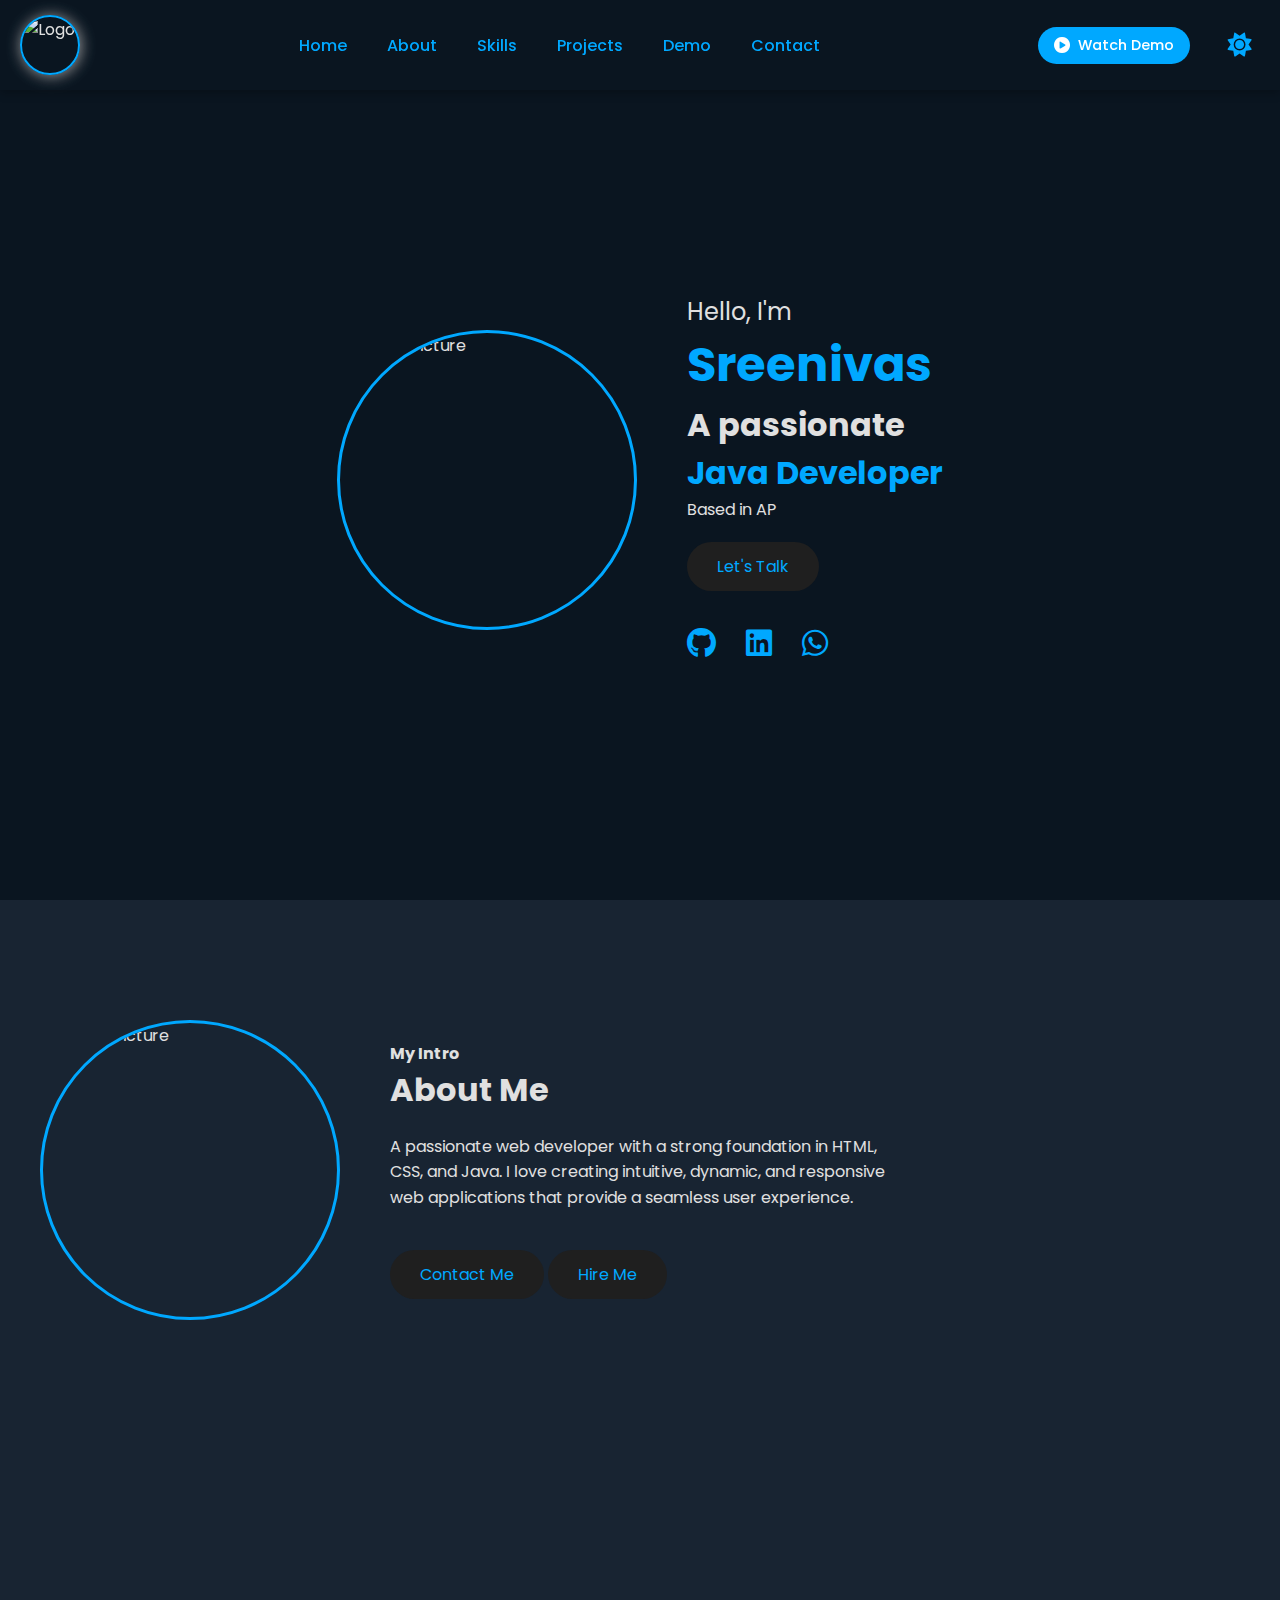
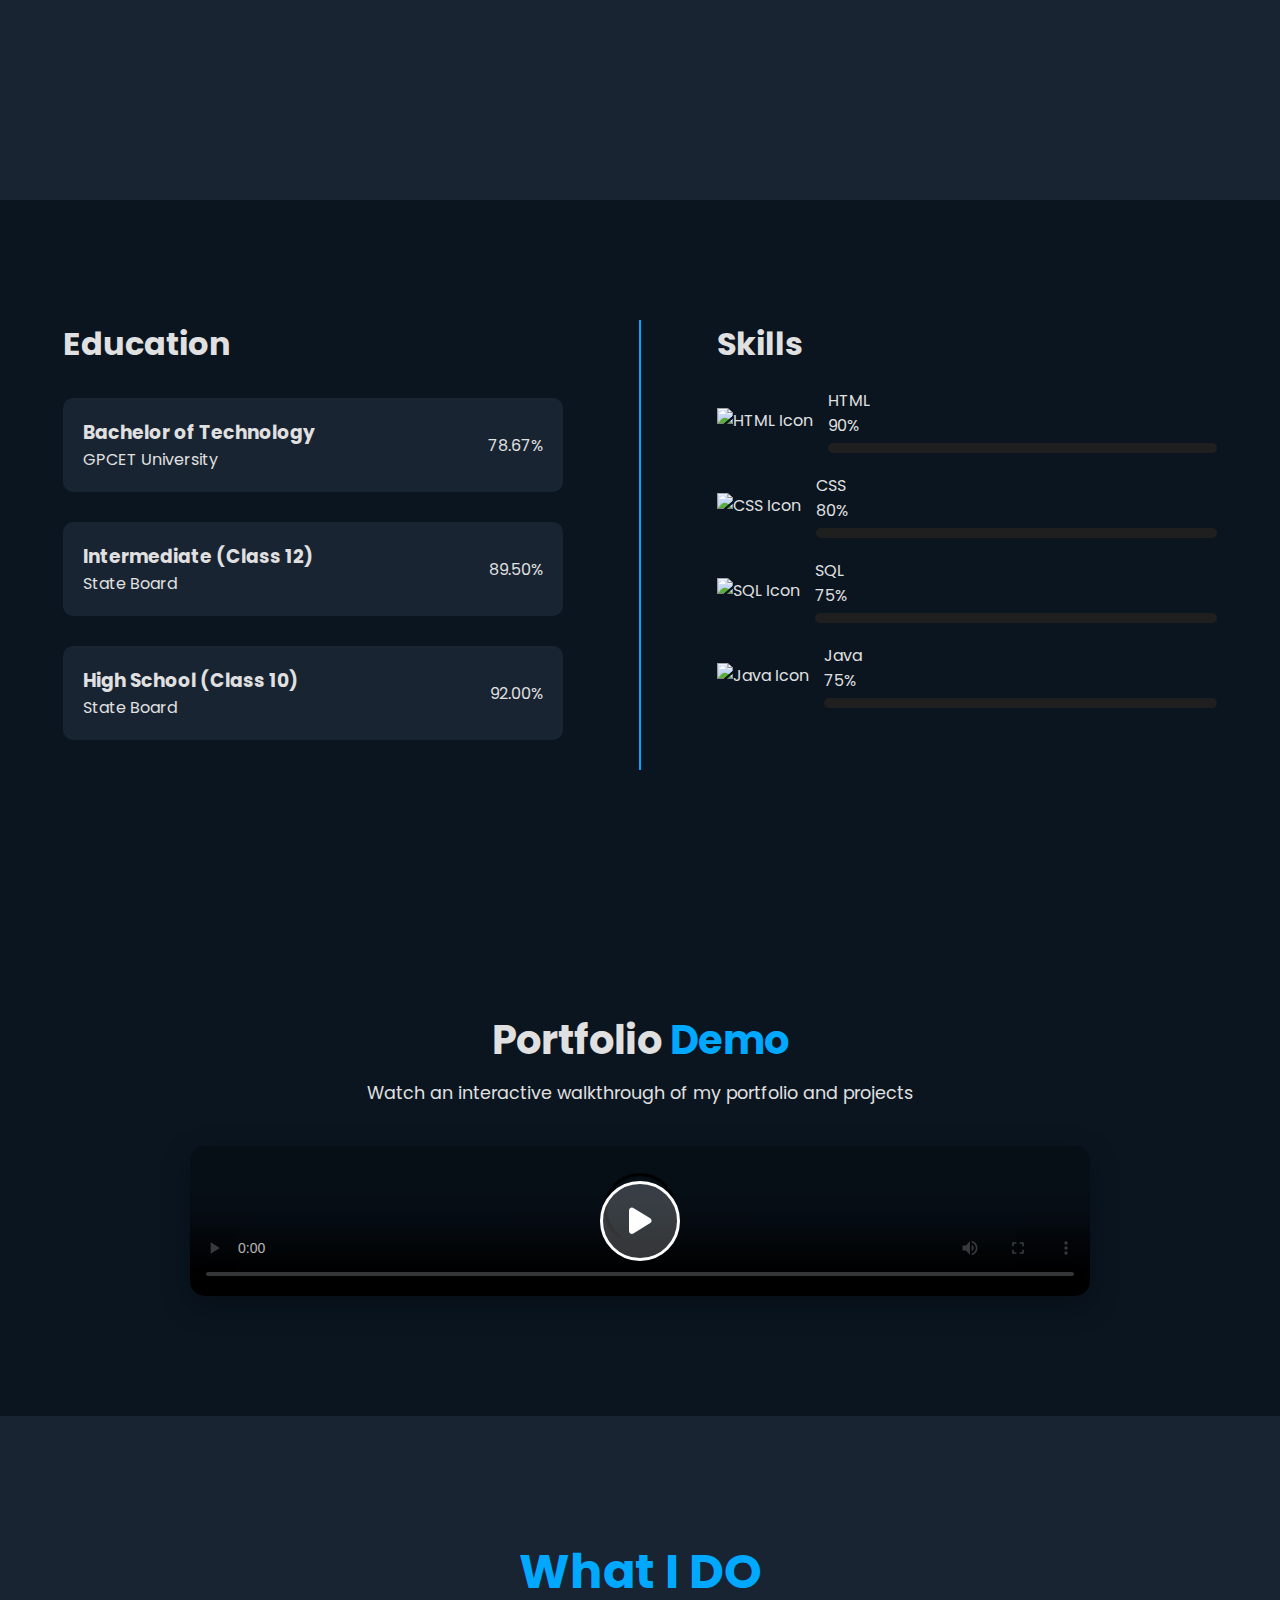
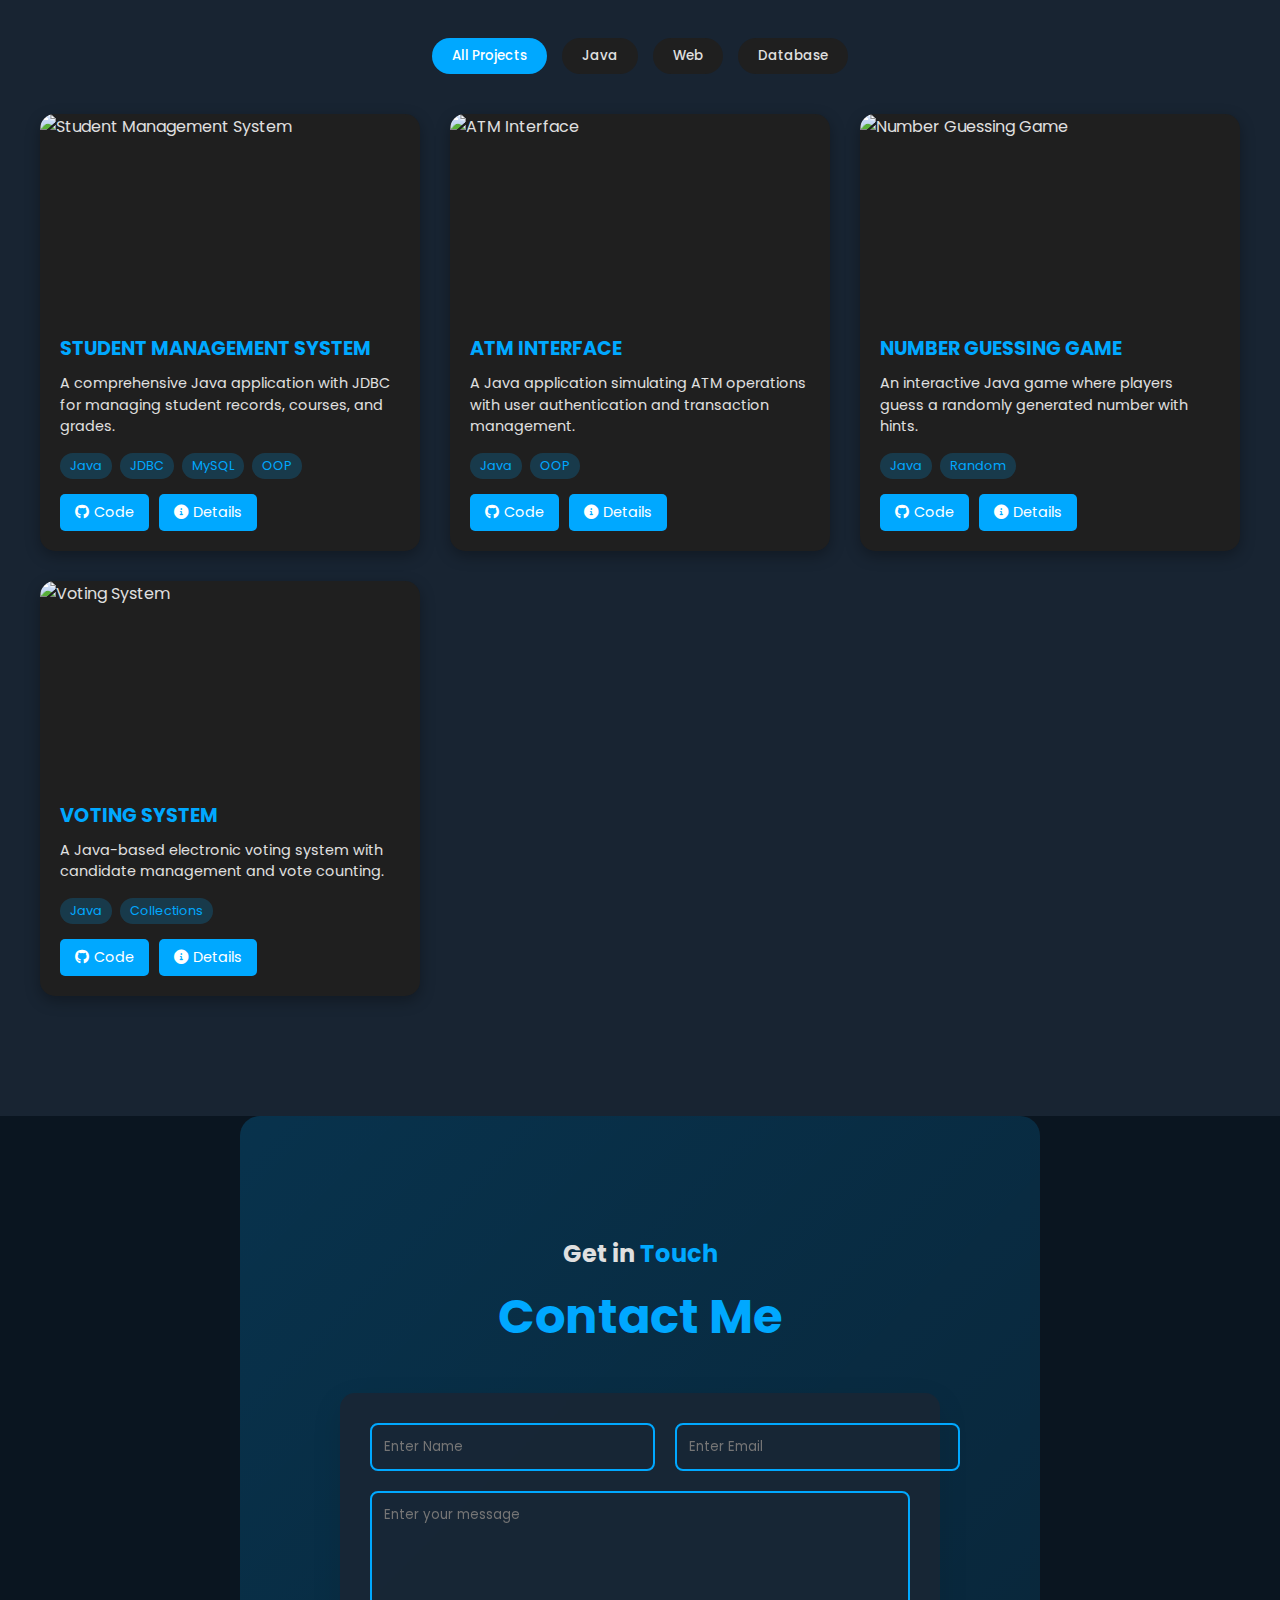
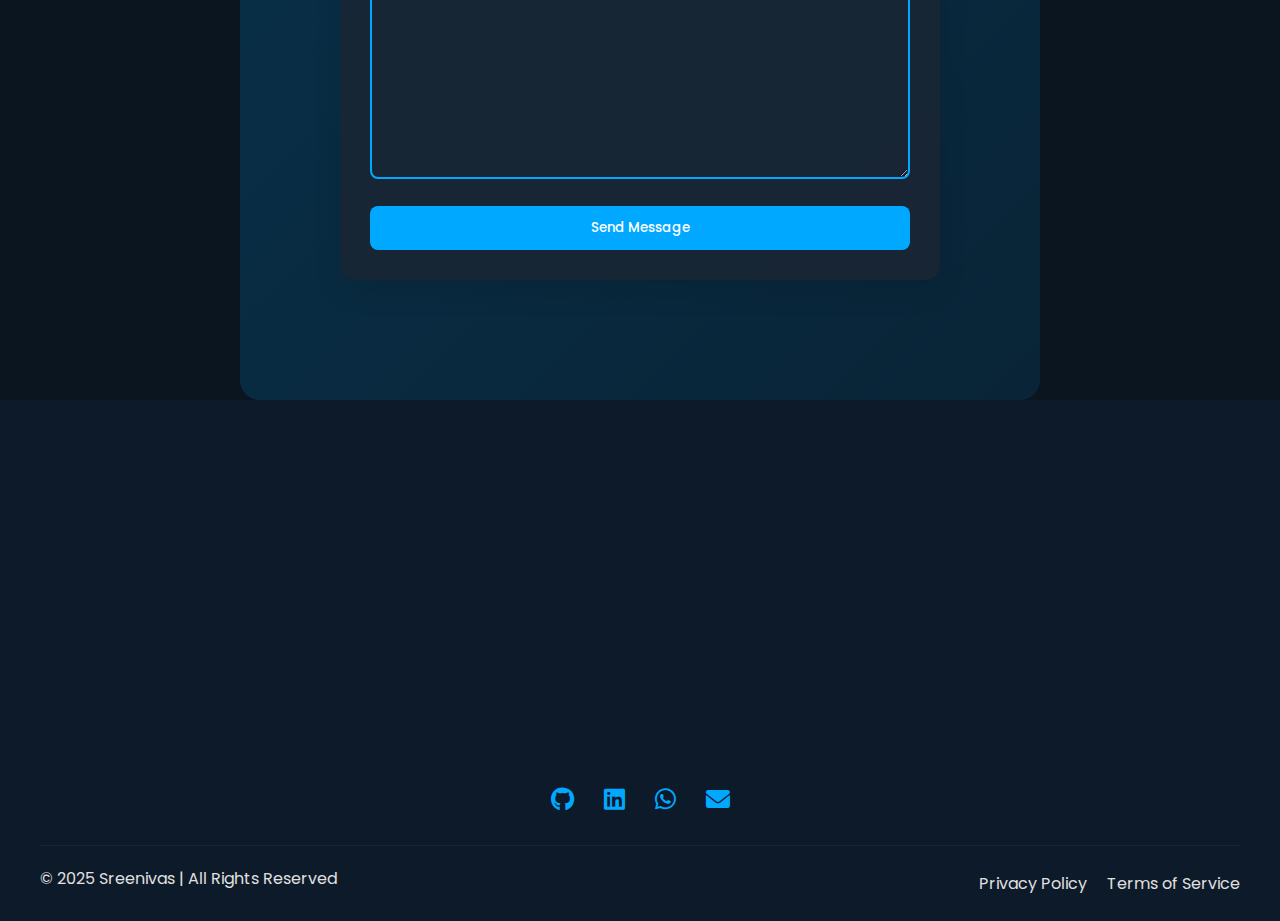
==== index.html @ ba26d8e6 "Files added successfully" ====
<!DOCTYPE html>
<html lang="en" data-theme="dark">
  <head>
    <meta charset="UTF-8" />
    <meta name="viewport" content="width=device-width, initial-scale=1.0" />
    <link rel="stylesheet" href="styles.css" />
    <link
      rel="icon"
      type="image/png"
      sizes="32x32"
      href="assets/icons/favicon-32x32.png"
    />
    <link
      rel="stylesheet"
      href="https://cdnjs.cloudflare.com/ajax/libs/animate.css/4.1.1/animate.min.css"
    />
    <link
      rel="stylesheet"
      href="https://cdnjs.cloudflare.com/ajax/libs/font-awesome/6.0.0-beta3/css/all.min.css"
    />
    <title>Portfolio</title>
  </head>
  <body>
    <div class="menu-overlay"></div>

    <header class="header">
      <img
        src="c:\Users\DELL\myPortfolio\images\20AT1A05F.jpg"
        class="logo"
        alt="Logo"
      />
      <nav class="desktop-nav">
        <ul>
          <li><a href="#home" class="header-link">Home</a></li>
          <li><a href="#about" class="header-link">About</a></li>
          <li><a href="#skillset" class="header-link">Skills</a></li>
          <li><a href="#project-section" class="header-link">Projects</a></li>
          <li><a href="#demo-video-section" class="header-link">Demo</a></li>
          <li><a href="#Contact-me" class="header-link">Contact</a></li>
        </ul>
      </nav>
      <div class="controls-container">
        <a href="#demo-video-section" class="demo-btn">
          <i class="fas fa-play-circle"></i> Watch Demo
        </a>
        <button id="menu-button" aria-label="Menu">
          <i class="fas fa-bars"></i>
        </button>
      </div>
    </header>

    <nav class="mobile-nav">
      <ul>
        <li><a href="#home">Home</a></li>
        <li><a href="#about">About</a></li>
        <li><a href="#skillset">Skills</a></li>
        <li><a href="#project-section">Projects</a></li>
        <li><a href="#demo-video-section">Demo</a></li>
        <li><a href="#Contact-me">Contact</a></li>
      </ul>
    </nav>

    <!--Hero section-->
    <div id="home" class="container1">
      <div class="profile">
        <!-- Image Section -->
        <img
          id="profile-img"
          src="c:\Users\DELL\Downloads\WhatsApp Image 2025-02-02 at 10.50.57 PM.jpeg"
          alt="Profile Picture"
        />

        <!-- Text Section -->
        <div class="text-section">
          <p id="greeting">Hello, I'm</p>
          <h1>Sreenivas</h1>
          <h2 id="word">A passionate</h2>
          <h2 style="color: var(--primary-color)">Java Developer</h2>
          <p>Based in AP</p>

          <!-- Let's Talk Button -->
          <a href="#footer" class="button">Let's Talk</a>

          <!-- Updated Social Media Icons -->
          <div class="icons">
            <a
              href="https://github.com/yourusername"
              target="_blank"
              class="social-icon"
            >
              <i class="fab fa-github"></i>
            </a>
            <a
              href="https://linkedin.com/in/sreenivasulu2429"
              target="_blank"
              class="social-icon"
            >
              <i class="fab fa-linkedin"></i>
            </a>
            <a
              href="https://wa.me/yourphonenumber"
              target="_blank"
              class="social-icon"
            >
              <i class="fab fa-whatsapp"></i>
            </a>
          </div>
        </div>
      </div>
    </div>

    <!-- Add Font Awesome for Social Icons -->
    <script
      src="https://kit.fontawesome.com/a076d05399.js"
      crossorigin="anonymous"
    ></script>
    <div id="about" class="container2">
      <div class="profile">
        <!-- Image Section -->
        <img
          id="profile-img"
          src="c:\Users\DELL\myPortfolio\images\WhatsApp_Image_2024-07-26_at_5.38.17_PM-removebg-preview.png"
          alt="Profile Picture"
        />

        <!-- Text Section -->
        <div class="text-section">
          <h4>My <span>Intro</span></h4>
          <h2>About Me</h2>
          <p id="intro">
            A passionate web developer with a strong foundation in HTML, CSS,
            and Java. I love creating intuitive, dynamic, and responsive web
            applications that provide a seamless user experience.
          </p>
          <a href="#Contact-me" class="button">Contact Me</a>
          <a
            href="https://drive.google.com/drive/u/0/folders/1HqNZGEiicV_P_tNowWoUv3El8I0KIFH7"
            class="button"
            >Hire Me</a
          >
        </div>
      </div>
    </div>

    <!--Skills-->

    <div id="skillset" class="container3">
      <!-- Education Section -->
      <div class="section education-section">
        <h2 id="tittle">Education</h2>
        <div class="education-item">
          <div>
            <h3>Bachelor of Technology</h3>
            <p>GPCET University</p>
          </div>
          <div>
            <span>78.67%</span>
          </div>
        </div>
        <div class="education-item">
          <div>
            <h3>Intermediate (Class 12)</h3>
            <p>State Board</p>
          </div>
          <div>
            <span>89.50%</span>
          </div>
        </div>
        <div class="education-item">
          <div>
            <h3>High School (Class 10)</h3>
            <p>State Board</p>
          </div>
          <div>
            <span>92.00%</span>
          </div>
        </div>
      </div>

      <!-- Vertical Line -->
      <div class="vertical-line"></div>

      <!-- Skills Section -->
      <div class="section skills-section">
        <h2>Skills</h2>
        <div class="skill-box">
          <img
            src="c:\Users\DELL\Downloads\icons8-html-48.png"
            alt="HTML Icon"
          />
          <div class="skill-content">
            <div class="skill-title">HTML</div>
            <div class="skill-percentage">90%</div>
            <div class="skill-bar">
              <div class="skill-bar-fill" data-width="90"></div>
            </div>
          </div>
        </div>
        <div class="skill-box">
          <img src="c:\Users\DELL\Downloads\icons8-css-48.png" alt="CSS Icon" />
          <div class="skill-content">
            <div class="skill-title">CSS</div>
            <div class="skill-percentage">80%</div>
            <div class="skill-bar">
              <div class="skill-bar-fill" data-width="80"></div>
            </div>
          </div>
        </div>
        <div class="skill-box">
          <img
            src="c:\Users\DELL\Downloads\icons8-mysql-logo-48.png"
            alt="SQL Icon"
          />
          <div class="skill-content">
            <div class="skill-title">SQL</div>
            <div class="skill-percentage">75%</div>
            <div class="skill-bar">
              <div class="skill-bar-fill" data-width="75"></div>
            </div>
          </div>
        </div>
        <div class="skill-box">
          <img
            src="c:\Users\DELL\Downloads\icons8-java-48.png"
            alt="Java Icon"
          />
          <div class="skill-content">
            <div class="skill-title">Java</div>
            <div class="skill-percentage">75%</div>
            <div class="skill-bar">
              <div class="skill-bar-fill" data-width="75"></div>
            </div>
          </div>
        </div>
      </div>
    </div>

    <!-- Portfolio Demo Video Section -->
    <div id="demo-video-section" class="demo-video-section">
      <div class="section-heading">
        <h2>Portfolio <span>Demo</span></h2>
        <p>Watch an interactive walkthrough of my portfolio and projects</p>
      </div>
      <div class="video-container">
        <video controls poster="https://images.unsplash.com/photo-1498050108023-c5249f4df085?ixlib=rb-1.2.1&auto=format&fit=crop&w=1352&q=80">
          <source src="https://sample-videos.com/video123/mp4/720/big_buck_bunny_720p_1mb.mp4" type="video/mp4">
          Your browser does not support the video tag.
        </video>
        <div class="video-overlay">
          <button class="play-button">
            <i class="fas fa-play"></i>
          </button>
        </div>
      </div>
    </div>

    <!--Projects-->

    <div class="my-works" id="project-section">
      <div class="skill-heading">
        <h1>What I <span>DO</span></h1>
      </div>
      
      <!-- Project Filter Buttons -->
      <div class="project-filter">
        <button class="filter-btn active" data-filter="all">All Projects</button>
        <button class="filter-btn" data-filter="java">Java</button>
        <button class="filter-btn" data-filter="web">Web</button>
        <button class="filter-btn" data-filter="database">Database</button>
      </div>
      
      <div class="project-cards">
        <!-- Student Management System Project -->
        <div class="project-card" data-category="java database">
          <div class="project-content">
            <div class="project-image">
              <img src="https://images.unsplash.com/photo-1517842645767-c639042777db?ixlib=rb-1.2.1&auto=format&fit=crop&w=1350&q=80" alt="Student Management System">
            </div>
            <div class="project-info">
              <h3>STUDENT MANAGEMENT SYSTEM</h3>
              <p>A comprehensive Java application with JDBC for managing student records, courses, and grades.</p>
              <div class="project-tech">
                <span>Java</span>
                <span>JDBC</span>
                <span>MySQL</span>
                <span>OOP</span>
              </div>
              <div class="project-links">
                <a href="https://github.com/yourusername/student-management" target="_blank" class="project-link">
                  <i class="fab fa-github"></i> Code
                </a>
                <button class="project-link details-btn" data-project="sms">
                  <i class="fas fa-info-circle"></i> Details
                </button>
              </div>
            </div>
          </div>
        </div>
        
        <!-- ATM Interface Project -->
        <div class="project-card" data-category="java">
          <div class="project-content">
            <div class="project-image">
              <img src="d:\html and css\myPortfolio\images\java20.jpg" alt="ATM Interface">
            </div>
            <div class="project-info">
              <h3>ATM INTERFACE</h3>
              <p>A Java application simulating ATM operations with user authentication and transaction management.</p>
              <div class="project-tech">
                <span>Java</span>
                <span>OOP</span>
              </div>
              <div class="project-links">
                <a href="https://github.com/sreenivasulu2429/NewCoding/tree/main/AtmInterface" target="_blank" class="project-link">
                  <i class="fab fa-github"></i> Code
                </a>
                <button class="project-link details-btn" data-project="atm">
                  <i class="fas fa-info-circle"></i> Details
                </button>
              </div>
            </div>
          </div>
        </div>
        
        <!-- Number Guessing Game Project -->
        <div class="project-card" data-category="java">
          <div class="project-content">
            <div class="project-image">
              <img src="d:\html and css\myPortfolio\images\java17-fotor-20240905213635.jpg" alt="Number Guessing Game">
            </div>
            <div class="project-info">
              <h3>NUMBER GUESSING GAME</h3>
              <p>An interactive Java game where players guess a randomly generated number with hints.</p>
              <div class="project-tech">
                <span>Java</span>
                <span>Random</span>
              </div>
              <div class="project-links">
                <a href="https://github.com/sreenivasulu2429/NewCoding/tree/main/Number_guessing" target="_blank" class="project-link">
                  <i class="fab fa-github"></i> Code
                </a>
                <button class="project-link details-btn" data-project="numguess">
                  <i class="fas fa-info-circle"></i> Details
                </button>
              </div>
            </div>
          </div>
        </div>
        
        <!-- Voting System Project -->
        <div class="project-card" data-category="java">
          <div class="project-content">
            <div class="project-image">
              <img src="d:\html and css\myPortfolio\images\java 19.png" alt="Voting System">
            </div>
            <div class="project-info">
              <h3>VOTING SYSTEM</h3>
              <p>A Java-based electronic voting system with candidate management and vote counting.</p>
              <div class="project-tech">
                <span>Java</span>
                <span>Collections</span>
              </div>
              <div class="project-links">
                <a href="https://github.com/sreenivasulu2429/NewCoding/tree/main/Voting" target="_blank" class="project-link">
                  <i class="fab fa-github"></i> Code
                </a>
                <button class="project-link details-btn" data-project="voting">
                  <i class="fas fa-info-circle"></i> Details
                </button>
              </div>
            </div>
          </div>
        </div>
      </div>
    </div>
    
    <!-- Project Modal -->
    <div class="project-modal">
      <div class="modal-content">
        <span class="close-modal">&times;</span>
        <div class="modal-body">
          <!-- Content will be dynamically inserted here -->
        </div>
      </div>
    </div>

    <!--Contact-->
    <div class="get-in-touch" id="Contact-me">
      <h5>Get in <span>Touch</span></h5>
      <h1>Contact Me</h1>
      <form id="contact-form" class="forem">
        <div class="fields1">
          <input
            type="text"
            placeholder="Enter Name"
            id="name"
            name="from_name"
            required
          />
          <input
            type="email"
            placeholder="Enter Email"
            id="email"
            name="from_email"
            required
          />
        </div>
        <textarea
          placeholder="Enter your message"
          id="message"
          name="message"
          cols="79"
          rows="13"
          class="fields"
          required
        ></textarea>
        <button type="submit" class="btn">
          <span class="button-text">Send Message</span>
          <span class="loading-spinner"></span>
        </button>
      </form>
    </div>

    <!-- Enhanced Footer -->
    <footer id="footer">
      <div class="footer-content">
        <div class="footer-section about">
          <h3>Sreenivas</h3>
          <p>Java Developer & Web Enthusiast</p>
          <p>Creating elegant solutions to complex problems with clean, efficient code.</p>
          <div class="contact-info">
            <p><i class="fas fa-map-marker-alt"></i> Andhra Pradesh, India</p>
            <p><i class="fas fa-envelope"></i> sreenivasulun2429@gmail.com</p>
            <p><i class="fas fa-phone"></i> +91 8555879693</p>
          </div>
        </div>
        
        <div class="footer-section links">
          <h3>Quick Links</h3>
          <ul>
            <li><a href="#home"><i class="fas fa-chevron-right"></i> Home</a></li>
            <li><a href="#about"><i class="fas fa-chevron-right"></i> About</a></li>
            <li><a href="#skillset"><i class="fas fa-chevron-right"></i> Skills</a></li>
            <li><a href="#project-section"><i class="fas fa-chevron-right"></i> Projects</a></li>
            <li><a href="#demo-video-section"><i class="fas fa-chevron-right"></i> Demo</a></li>
            <li><a href="#Contact-me"><i class="fas fa-chevron-right"></i> Contact</a></li>
          </ul>
        </div>
        
        <div class="footer-section services">
          <h3>Services</h3>
          <ul>
            <li><i class="fas fa-code"></i> Web Development</li>
            <li><i class="fas fa-laptop-code"></i> Java Applications</li>
            <li><i class="fas fa-database"></i> Database Design</li>
            <li><i class="fas fa-mobile-alt"></i> Responsive Design</li>
          </ul>
        </div>
      </div>
      
      <div class="footer-icons">
        <a href="https://github.com/yourusername" target="_blank">
          <i class="fab fa-github" id="footer-anchor"></i>
        </a>
        <a href="https://linkedin.com/in/sreenivasulu2429" target="_blank">
          <i class="fab fa-linkedin" id="footer-anchor"></i>
        </a>
        <a href="https://wa.me/8555879693" target="_blank">
          <i class="fab fa-whatsapp" id="footer-anchor"></i>
        </a>
        <a href="mailto:sreenivasulun2429@gmail.com" target="_blank">
          <i class="fas fa-envelope" id="footer-anchor"></i>
        </a>
      </div>
      
      <div class="footer-bottom">
        <p>&copy; 2025 Sreenivas | All Rights Reserved</p>
        <div class="footer-bottom-links">
          <a href="#">Privacy Policy</a>
          <a href="#">Terms of Service</a>
        </div>
      </div>
    </footer>

    <script src="https://cdn.jsdelivr.net/npm/@emailjs/browser@3/dist/email.min.js"></script>
    <script src="script.js"></script>
  </body>
</html>
---- styles.css ----
@import url('https://fonts.googleapis.com/css2?family=Poppins:wght@400;500;600&display=swap');

:root[data-theme='light'] {
  --primary-color: #0088cc;
  --secondary-color: #0099ff;
  --accent-color: #00a8ff;
  --bg-dark: #f0f8ff;
  --bg-light: #ffffff;
  --text-dark: #2c3e50;
  --text-light: #34495e;
  --accent-dark: #e3f2fd;
  --nav-bg: rgba(255, 255, 255, 0.8);
  --card-bg: rgba(255, 255, 255, 0.9);
  --button-hover: #0099ff;
  --shadow-color: rgba(0, 0, 0, 0.1);
  --contact-gradient-1: rgba(0, 136, 204, 0.1);
  --contact-gradient-2: rgba(0, 153, 255, 0.05);
  --contact-button: #0088cc;
  --contact-button-hover: #0099ff;
  --contact-input-border: #0088cc;
  --footer-bg: #f0f8ff;
  --footer-text: #34495e;
  --footer-link: #0088cc;
  --footer-border: #e3f2fd;
}

:root[data-theme='dark'] {
  --primary-color: #00a8ff;
  --secondary-color: #00c3ff;
  --accent-color: #ff005d;
  --bg-dark: #0a1520;
  --bg-light: #1a2634;
  --text-dark: #ffffff;
  --text-light: #e0e0e0;
  --accent-dark: rgb(31, 31, 31);
  --nav-bg: rgba(10, 21, 32, 0.8);
  --card-bg: rgba(26, 38, 52, 0.9);
  --button-hover: #00c3ff;
  --shadow-color: rgba(0, 0, 0, 0.3);
  --contact-gradient-1: rgba(0, 168, 255, 0.2);
  --contact-gradient-2: rgba(0, 168, 255, 0.1);
  --contact-button: #00a8ff;
  --contact-button-hover: #00c3ff;
  --contact-input-border: #00a8ff;
  --footer-bg: #0d1a29;
  --footer-text: #e0e0e0;
  --footer-link: #00a8ff;
  --footer-border: #1a2634;
}

* {
  box-sizing: border-box;
  padding: 0;
  margin: 0;
  font-family: 'Poppins', sans-serif;
}

html {
  scroll-behavior: smooth;
}

body {
  background-color: var(--bg-dark);
  color: var(--text-light);
  transition: all 0.3s ease;
}

/* Header and Navigation */
.header {
  font-family: poppins;
  padding: 15px 20px;
  position: fixed;
  top: 0;
  left: 0;
  right: 0;
  z-index: 1000;
  display: flex;
  align-items: center;
  justify-content: space-between;
  background: var(--nav-bg);
  backdrop-filter: blur(2px);
  box-shadow: 0 2px 10px var(--shadow-color);
  transition: all 0.3s ease;
}

/* Demo Button in Header */
.demo-btn {
  display: flex;
  align-items: center;
  gap: 8px;
  padding: 8px 16px;
  background-color: var(--primary-color);
  color: var(--text-dark);
  border-radius: 20px;
  text-decoration: none;
  font-weight: 500;
  font-size: 0.9rem;
  transition: all 0.3s ease;
  margin-right: 15px;
}

.demo-btn:hover {
  background-color: var(--button-hover);
  transform: translateY(-2px);
  box-shadow: 0 4px 8px rgba(0, 0, 0, 0.2);
}

.demo-btn i {
  font-size: 1rem;
}

/* Theme Toggle Button */
.theme-toggle {
  background: none;
  border: none;
  color: var(--primary-color);
  font-size: 24px;
  cursor: pointer;
  padding: 8px;
  transition: transform 0.3s ease;
  display: flex;
  align-items: center;
  justify-content: center;
}

.theme-toggle:hover {
  transform: rotate(360deg);
}

.logo {
  width: 60px;
  height: 60px;
  border-radius: 50%;
  border: 2px solid var(--primary-color);
  box-shadow: 1px 1px 15px rgb(158, 158, 158);
  transition: transform 0.9s ease;
}

.logo:hover {
  transform: scale(1.1);
}

/* Desktop Navigation */
.desktop-nav {
  flex: 1;
  margin: 0 20px;
}

.desktop-nav ul {
  display: flex;
  justify-content: center;
  gap: 40px;
  list-style: none;
}

.header-link {
  color: var(--primary-color);
  text-decoration: none;
  position: relative;
  padding-bottom: 5px;
  transition: all 0.3s ease;
  font-weight: 500;
}

.header-link::after {
  content: '';
  position: absolute;
  width: 0;
  height: 2px;
  bottom: 0;
  left: 0;
  background-color: var(--primary-color);
  transition: width 0.3s ease;
}

.header-link:hover::after {
  width: 100%;
}

/* Controls Container */
.controls-container {
  display: flex;
  align-items: center;
  gap: 15px;
}

/* Menu Button */
#menu-button {
  display: none;
  background: none;
  border: none;
  color: var(--primary-color);
  font-size: 24px;
  cursor: pointer;
  transition: all 0.3s ease;
  z-index: 1000;
}

#menu-button:hover {
  transform: scale(1.1);
}

/* Mobile Navigation */
.mobile-nav {
  display: none;
  position: fixed;
  top: 0;
  right: -300px;
  width: 300px;
  height: 100vh;
  background: var(--accent-dark);
  padding: 100px 20px 20px;
  transition: all 0.3s ease;
  z-index: 999;
  box-shadow: -5px 0 15px rgba(0, 0, 0, 0.2);
}

.mobile-nav.show {
  right: 0;
  display: block;
}

.mobile-nav ul {
  display: flex;
  flex-direction: column;
  gap: 20px;
  list-style: none;
}

.mobile-nav a {
  color: var(--text-light);
  text-decoration: none;
  font-size: 18px;
  font-weight: 500;
  transition: all 0.3s ease;
  display: block;
  padding: 15px 20px;
  border-radius: 8px;
  text-align: left;
  background: rgba(255, 255, 255, 0.1);
}

.mobile-nav a:hover {
  background: var(--primary-color);
  color: var(--text-dark);
  padding-left: 25px;
}

/* Menu Overlay */
.menu-overlay {
  display: none;
  position: fixed;
  top: 0;
  left: 0;
  width: 100%;
  height: 100%;
  background: rgba(0, 0, 0, 0.5);
  z-index: 998;
  opacity: 0;
  transition: opacity 0.3s ease;
}

.menu-overlay.show {
  display: block;
  opacity: 1;
}

/* Hero Section */
.container1 {
  min-height: 100vh;
  padding: 120px 20px 60px;
  display: flex;
  align-items: center;
  justify-content: center;
}

.profile {
  display: flex;
  align-items: center;
  gap: 50px;
  max-width: 1200px;
  margin: 0 auto;
}

#profile-img {
  width: 300px;
  height: 300px;
  border-radius: 50%;
  border: 3px solid var(--primary-color);
  object-fit: cover;
  transition: transform 0.5s ease;
}

#profile-img:hover {
  transform: scale(1.05);
}

.text-section {
  max-width: 500px;
  gap: 0px;
}

#greeting {
  font-size: 1.5rem;
}

h1 {
  font-size: 3rem;
  color: var(--primary-color);
}

h2 {
  font-size: 2rem;
}

.button {
  display: inline-block;
  padding: 12px 30px;
  background: var(--accent-dark);
  color: var(--primary-color);
  text-decoration: none;
  border-radius: 25px;
  margin-top: 20px;
  transition: all 0.3s ease;
}

.button:hover {
  background: var(--primary-color);
  color: var(--text-dark);
}

.icons {
  margin-top: 30px;
  display: flex;
  gap: 30px;
}

.social-icon {
  color: var(--primary-color);
  font-size: 30px;
  transition: all 0.3s ease;
}

/* Individual hover effects for each social icon */
.social-icon:hover .fa-github {
  transform: scale(1.2);
  color: #333;
  transition: all 0.6s ease;
}

.social-icon:hover .fa-linkedin {
  transform: scale(1.2);
  color: #0077b5;
  transition: all 0.6s ease;
}

.social-icon:hover .fa-whatsapp {
  transform: scale(1.2);
  color: #25d366;
  transition: all 0.6s ease;
}

/* About Section */
.container2 {
  min-height: 100vh;
  padding: 120px 20px;
  background: var(--card-bg);
}

#intro {
  line-height: 1.6;
  margin: 20px 0;
}

/* Skills Section */
.container3 {
  padding: 120px 20px;
  display: flex;
  justify-content: space-around;
  gap: 50px;
  max-width: 1200px;
  margin: 0 auto;
}

.section {
  flex: 1;
  max-width: 500px;
}

.vertical-line {
  width: 2px;
  background-color: var(--primary-color);
  margin: 0 20px;
}

.education-item {
  margin: 30px 0;
  padding: 20px;
  background: var(--card-bg);
  border-radius: 10px;
  display: flex;
  justify-content: space-between;
  align-items: center;
  transition: all 0.3s ease;
}

.education-item:hover {
  transform: translateY(-5px);
  box-shadow: 0 10px 20px var(--shadow-color);
}

.skill-box {
  margin: 20px 0;
  display: flex;
  align-items: center;
  gap: 15px;
  transition: all 0.3s ease;
}

.skill-box:hover {
  transform: translateX(10px);
}

.skill-content {
  flex: 1;
}

.skill-bar {
  height: 10px;
  background: var(--accent-dark);
  border-radius: 5px;
  overflow: hidden;
  margin-top: 5px;
}

.skill-bar-fill {
  height: 100%;
  background: var(--primary-color);
  width: 0;
  transition: width 1s ease;
}

/* Demo Video Section */
.demo-video-section {
  padding: 120px 20px;
  max-width: 1200px;
  margin: 0 auto;
  background: var(--bg-dark);
}

.section-heading {
  text-align: center;
  margin-bottom: 40px;
}

.section-heading h2 {
  font-size: 2.5rem;
  margin-bottom: 10px;
}

.section-heading span {
  color: var(--primary-color);
}

.section-heading p {
  font-size: 1.1rem;
  color: var(--text-light);
}

.video-container {
  position: relative;
  width: 100%;
  max-width: 900px;
  margin: 0 auto;
  border-radius: 15px;
  overflow: hidden;
  box-shadow: 0 10px 30px var(--shadow-color);
}

.video-container video {
  width: 100%;
  display: block;
  border-radius: 15px;
}

.video-overlay {
  position: absolute;
  top: 0;
  left: 0;
  width: 100%;
  height: 100%;
  background: rgba(0, 0, 0, 0.3);
  display: flex;
  align-items: center;
  justify-content: center;
  opacity: 1;
  transition: opacity 0.3s ease;
}

.video-container.playing .video-overlay {
  opacity: 0;
  pointer-events: none;
}

.play-button {
  width: 80px;
  height: 80px;
  border-radius: 50%;
  background: rgba(255, 255, 255, 0.2);
  border: 3px solid white;
  color: white;
  font-size: 30px;
  display: flex;
  align-items: center;
  justify-content: center;
  cursor: pointer;
  transition: all 0.3s ease;
}

.play-button:hover {
  transform: scale(1.1);
  background: var(--primary-color);
}

/* Projects Section */
.my-works {
  padding: 120px 20px;
  background: var(--card-bg);
}

.skill-heading {
  text-align: center;
  margin-bottom: 30px;
}

.skill-heading span {
  color: var(--primary-color);
}

/* Project Filter */
.project-filter {
  display: flex;
  justify-content: center;
  flex-wrap: wrap;
  gap: 15px;
  margin-bottom: 40px;
}

.filter-btn {
  padding: 8px 20px;
  background: var(--accent-dark);
  color: var(--text-light);
  border: none;
  border-radius: 25px;
  cursor: pointer;
  transition: all 0.3s ease;
  font-weight: 500;
}

.filter-btn:hover, .filter-btn.active {
  background: var(--primary-color);
  color: var(--text-dark);
}

/* Project Cards */
.project-cards {
  display: grid;
  grid-template-columns: repeat(auto-fit, minmax(300px, 1fr));
  gap: 30px;
  max-width: 1200px;
  margin: 0 auto;
}

.project-card {
  border-radius: 15px;
  overflow: hidden;
  background: var(--accent-dark);
  box-shadow: 0 5px 15px var(--shadow-color);
  transition: all 0.3s ease;
  height: 100%;
  opacity: 1;
  transform: translateY(0);
}

.project-card:hover {
  transform: translateY(-10px);
  box-shadow: 0 15px 30px var(--shadow-color);
}

.project-content {
  display: flex;
  flex-direction: column;
  height: 100%;
}

.project-image {
  position: relative;
  overflow: hidden;
  height: 200px;
}

.project-image img {
  width: 100%;
  height: 100%;
  object-fit: cover;
  transition: transform 0.5s ease;
}

.project-card:hover .project-image img {
  transform: scale(1.1);
}

.project-info {
  padding: 20px;
  flex-grow: 1;
  display: flex;
  flex-direction: column;
}

.project-info h3 {
  margin-bottom: 10px;
  color: var(--primary-color);
  font-size: 1.2rem;
}

.project-info p {
  margin-bottom: 15px;
  font-size: 0.9rem;
  line-height: 1.5;
  flex-grow: 1;
}

.project-tech {
  display: flex;
  flex-wrap: wrap;
  gap: 8px;
  margin-bottom: 15px;
}

.project-tech span {
  padding: 4px 10px;
  background: rgba(0, 168, 255, 0.2);
  border-radius: 15px;
  font-size: 0.8rem;
  color: var(--primary-color);
}

.project-links {
  display: flex;
  gap: 10px;
}

.project-link {
  padding: 8px 15px;
  background: var(--primary-color);
  color: var(--text-dark);
  border-radius: 5px;
  text-decoration: none;
  font-size: 0.9rem;
  display: inline-flex;
  align-items: center;
  gap: 5px;
  transition: all 0.3s ease;
  border: none;
  cursor: pointer;
}

.project-link:hover {
  background: var(--button-hover);
  transform: translateY(-3px);
}

/* Project Modal */
.project-modal {
  display: none;
  position: fixed;
  top: 0;
  left: 0;
  width: 100%;
  height: 100%;
  background: rgba(0, 0, 0, 0.8);
  z-index: 1001;
  overflow-y: auto;
  padding: 20px;
}

.modal-content {
  background: var(--bg-light);
  margin: 50px auto;
  padding: 30px;
  border-radius: 15px;
  max-width: 800px;
  position: relative;
  animation: modalFadeIn 0.3s ease;
}

@keyframes modalFadeIn {
  from {
    opacity: 0;
    transform: translateY(-50px);
  }
  to {
    opacity: 1;
    transform: translateY(0);
  }
}

.close-modal {
  position: absolute;
  top: 15px;
  right: 20px;
  font-size: 30px;
  color: var(--text-light);
  cursor: pointer;
  transition: all 0.3s ease;
}

.close-modal:hover {
  color: var(--primary-color);
  transform: rotate(90deg);
}

.modal-body {
  margin-top: 20px;
}

.modal-body h2 {
  color: var(--primary-color);
  margin-bottom: 20px;
}

.modal-body p {
  margin-bottom: 15px;
  line-height: 1.6;
}

.modal-body ul {
  margin-left: 20px;
  margin-bottom: 20px;
}

.modal-body li {
  margin-bottom: 8px;
}

.modal-body .tech-stack {
  display: flex;
  flex-wrap: wrap;
  gap: 10px;
  margin: 20px 0;
}

.modal-body .tech-stack span {
  padding: 5px 12px;
  background: rgba(0, 168, 255, 0.2);
  border-radius: 20px;
  font-size: 0.9rem;
  color: var(--primary-color);
}

.modal-body .project-screenshot {
  width: 100%;
  border-radius: 10px;
  margin: 20px 0;
  box-shadow: 0 5px 15px var(--shadow-color);
}

.modal-body .project-links {
  margin-top: 20px;
}

/* Contact Form */
.get-in-touch {
  padding: 120px 20px;
  max-width: 800px;
  margin: 0 auto;
  background: linear-gradient(
    135deg,
    var(--contact-gradient-1) 0%,
    var(--contact-gradient-2) 100%
  );
  border-radius: 20px;
}

.get-in-touch h5 {
  font-size: 1.5rem;
  text-align: center;
  margin-bottom: 10px;
}

.get-in-touch h5 span {
  color: var(--primary-color);
}

.get-in-touch h1 {
  text-align: center;
  margin-bottom: 40px;
}

.forem {
  background: var(--card-bg);
  backdrop-filter: blur(10px);
  padding: 30px;
  border-radius: 15px;
  width: 100%;
  max-width: 600px;
  margin: 0 auto;
  box-shadow: 0 10px 30px rgba(0, 0, 0, 0.1);
}

.fields1 {
  display: flex;
  gap: 20px;
  margin-bottom: 20px;
}

#name,
#email {
  flex: 1;
  padding: 12px;
  background: transparent;
  border: 2px solid var(--contact-input-border);
  border-radius: 8px;
  color: var(--text-light);
  transition: all 0.3s ease;
}

#name:focus,
#email:focus,
.fields:focus {
  outline: none;
  border-color: var(--contact-button-hover);
  box-shadow: 0 0 10px rgba(0, 168, 255, 0.2);
}

.fields {
  width: 100%;
  padding: 12px;
  background: transparent;
  border: 2px solid var(--contact-input-border);
  border-radius: 8px;
  color: var(--text-light);
  margin-bottom: 20px;
  resize: vertical;
}

.btn {
  display: flex;
  align-items: center;
  justify-content: center;
  width: 100%;
  padding: 12px;
  background: var(--contact-button);
  color: var(--text-dark);
  border: none;
  border-radius: 8px;
  cursor: pointer;
  transition: all 0.3s ease;
  position: relative;
  font-weight: 500;
}

.btn:hover {
  background: var(--contact-button-hover);
  transform: translateY(-3px);
  box-shadow: 0 5px 15px rgba(0, 0, 0, 0.1);
}

.loading-spinner {
  display: none;
  width: 20px;
  height: 20px;
  border: 2px solid var(--text-dark);
  border-top: 2px solid transparent;
  border-radius: 50%;
  margin-left: 10px;
  animation: spin 1s linear infinite;
}

@keyframes spin {
  0% {
    transform: rotate(0deg);
  }
  100% {
    transform: rotate(360deg);
  }
}

.btn.loading .button-text {
  visibility: hidden;
}

.btn.loading .loading-spinner {
  display: block;
}

/* Toast Notification */
.toast {
  position: fixed;
  bottom: 20px;
  right: 20px;
  padding: 15px 25px;
  border-radius: 8px;
  color: white;
  font-weight: 500;
  transform: translateY(100px);
  opacity: 0;
  transition: all 0.3s ease;
  z-index: 1000;
}

.toast.success {
  background-color: #4caf50;
}

.toast.error {
  background-color: #f44336;
}

.toast.show {
  transform: translateY(0);
  opacity: 1;
}

/* Enhanced Footer */
footer {
  background: var(--footer-bg);
  color: var(--footer-text);
  padding: 60px 20px 20px;
}

.footer-content {
  display: grid;
  grid-template-columns: repeat(auto-fit, minmax(250px, 1fr));
  gap: 40px;
  max-width: 1200px;
  margin: 0 auto 40px;
}

.footer-section {
  opacity: 0;
  transform: translateY(20px);
  transition: all 0.5s ease;
}

.footer-section h3 {
  color: var(--primary-color);
  font-size: 1.5rem;
  margin-bottom: 20px;
  position: relative;
  padding-bottom: 10px;
}

.footer-section h3::after {
  content: '';
  position: absolute;
  left: 0;
  bottom: 0;
  width: 50px;
  height: 2px;
  background: var(--primary-color);
}

.footer-section p {
  margin-bottom: 15px;
  line-height: 1.6;
}

.contact-info {
  margin-top: 20px;
}

.contact-info p {
  display: flex;
  align-items: center;
  gap: 10px;
  margin-bottom: 10px;
}

.contact-info i {
  color: var(--primary-color);
  font-size: 18px;
  width: 20px;
}

.footer-section.links ul,
.footer-section.services ul {
  list-style: none;
}

.footer-section.links li,
.footer-section.services li {
  margin-bottom: 12px;
  transition: all 0.3s ease;
  display: flex;
  align-items: center;
  gap: 10px;
}

.footer-section.links li:hover,
.footer-section.services li:hover {
  transform: translateX(5px);
}

.footer-section.links a {
  color: var(--footer-text);
  text-decoration: none;
  transition: all 0.3s ease;
  display: flex;
  align-items: center;
  gap: 8px;
}

.footer-section.links a:hover {
  color: var(--footer-link);
}

.footer-section.links i,
.footer-section.services i {
  color: var(--primary-color);
  font-size: 14px;
}

.footer-icons {
  display: flex;
  justify-content: center;
  gap: 30px;
  margin-bottom: 30px;
}

#footer-anchor {
  color: var(--primary-color);
  font-size: 24px;
  transition: all 0.3s ease;
}

#footer-anchor:hover {
  transform: scale(1.2);
}

/* Footer icons individual hover effects */
.footer-icons a:hover .fa-github {
  color: #333;
  text-shadow: 0 0 20px rgba(51, 51, 51, 0.6);
}

.footer-icons a:hover .fa-linkedin {
  color: #0077b5;
  text-shadow: 0 0 20px rgba(0, 119, 181, 0.6);
}

.footer-icons a:hover .fa-whatsapp {
  color: #25d366;
  text-shadow: 0 0 20px rgba(37, 211, 102, 0.6);
}

.footer-icons a:hover .fa-envelope {
  color: #ea4335;
  text-shadow: 0 0 20px rgba(234, 67, 53, 0.6);
}

.footer-bottom {
  text-align: center;
  padding-top: 20px;
  border-top: 1px solid var(--footer-border);
  display: flex;
  flex-wrap: wrap;
  justify-content: space-between;
  align-items: center;
  max-width: 1200px;
  margin: 0 auto;
}

.footer-bottom p {
  margin-bottom: 10px;
}

.footer-bottom-links {
  display: flex;
  gap: 20px;
}

.footer-bottom-links a {
  color: var(--footer-text);
  text-decoration: none;
  transition: all 0.3s ease;
}

.footer-bottom-links a:hover {
  color: var(--footer-link);
}

/* Back to top button */
.back-to-top {
  position: fixed;
  bottom: 30px;
  right: 30px;
  width: 50px;
  height: 50px;
  background: var(--primary-color);
  color: var(--text-dark);
  border-radius: 50%;
  display: flex;
  align-items: center;
  justify-content: center;
  font-size: 20px;
  cursor: pointer;
  opacity: 0;
  visibility: hidden;
  transition: all 0.3s ease;
  z-index: 99;
  box-shadow: 0 4px 10px rgba(0, 0, 0, 0.2);
}

.back-to-top.show {
  opacity: 1;
  visibility: visible;
}

.back-to-top:hover {
  background: var(--button-hover);
  transform: translateY(-5px);
}

/* Responsive Design */
@media (max-width: 968px) {
  .desktop-nav {
    display: none;
  }

  #menu-button {
    display: block;
  }

  .profile {
    flex-direction: column;
    text-align: center;
    gap: 30px;
  }

  #profile-img {
    width: 250px;
    height: 250px;
  }
  
  .icons {
    justify-content: center;
    margin-left: 0;
  }
  
  .container3 {
    flex-direction: column;
    padding: 80px 20px;
  }

  .vertical-line {
    display: none;
  }

  .fields1 {
    flex-direction: column;
  }

  .get-in-touch {
    padding: 80px 15px;
  }

  .forem {
    padding: 20px;
  }

  h1 {
    font-size: 2.5rem;
  }

  h2 {
    font-size: 1.8rem;
  }

  .project-cards {
    grid-template-columns: repeat(auto-fit, minmax(250px, 1fr));
  }
  
  .project-filter {
    flex-direction: row;
    flex-wrap: wrap;
    justify-content: center;
  }
  
  .filter-btn {
    width: auto;
    margin-bottom: 10px;
  }
  
  .footer-content {
    grid-template-columns: 1fr;
    text-align: center;
  }
  
  .footer-section h3::after {
    left: 50%;
    transform: translateX(-50%);
  }
  
  .contact-info p {
    justify-content: center;
  }
  
  .footer-section.links li,
  .footer-section.services li {
    justify-content: center;
  }
  
  .footer-bottom {
    flex-direction: column;
  }
  
  .demo-btn {
    display: none;
  }
  
  .theme-toggle {
    margin-right: 10px;
  }
}

@media (min-width: 969px) {
  .mobile-nav {
    display: none !important;
  }
}

@media (max-width: 480px) {
  .header {
    padding: 10px 15px;
  }

  .logo {
    width: 50px;
    height: 50px;
  }

  .container1,
  .container2,
  .container3,
  .my-works,
  .get-in-touch {
    padding: 100px 15px;
  }

  #profile-img {
    width: 200px;
    height: 200px;
  }

  h1 {
    font-size: 2rem;
  }

  h2 {
    font-size: 1.5rem;
  }

  .project-cards {
    grid-template-columns: 1fr;
  }
  
  .modal-content {
    padding: 20px;
    margin: 30px auto;
  }
  
  .play-button {
    width: 60px;
    height: 60px;
    font-size: 24px;
  }
  
  .footer-bottom-links {
    flex-direction: column;
    gap: 10px;
  }
  
  .back-to-top {
    bottom: 20px;
    right: 20px;
    width: 40px;
    height: 40px;
    font-size: 16px;
  }
}

/* Animation Classes */
.fade-in {
  animation: fadeIn 1s ease forwards;
}

.slide-up {
  animation: slideUp 0.8s ease forwards;
}

.slide-in-right {
  animation: slideInRight 0.8s ease forwards;
}

.slide-in-left {
  animation: slideInLeft 0.8s ease forwards;
}

.bounce {
  animation: bounce 1s ease infinite;
}

.pulse {
  animation: pulse 2s ease infinite;
}

@keyframes fadeIn {
  from {
    opacity: 0;
  }
  to {
    opacity: 1;
  }
}

@keyframes slideUp {
  from {
    opacity: 0;
    transform: translateY(50px);
  }
  to {
    opacity: 1;
    transform: translateY(0);
  }
}

@keyframes slideInRight {
  from {
    opacity: 0;
    transform: translateX(50px);
  }
  to {
    opacity: 1;
    transform: translateX(0);
  }
}

@keyframes slideInLeft {
  from {
    opacity: 0;
    transform: translateX(-50px);
  }
  to {
    opacity: 1;
    transform: translateX(0);
  }
}

@keyframes bounce {
  0%, 100% {
    transform: translateY(0);
  }
  50% {
    transform: translateY(-10px);
  }
}

@keyframes pulse {
  0% {
    transform: scale(1);
  }
  50% {
    transform: scale(1.05);
  }
  100% {
    transform: scale(1);
  }
}

/* Theme transition */
.theme-transition {
  transition: background-color 0.5s ease, color 0.5s ease, border-color 0.5s ease, box-shadow 0.5s ease;
}
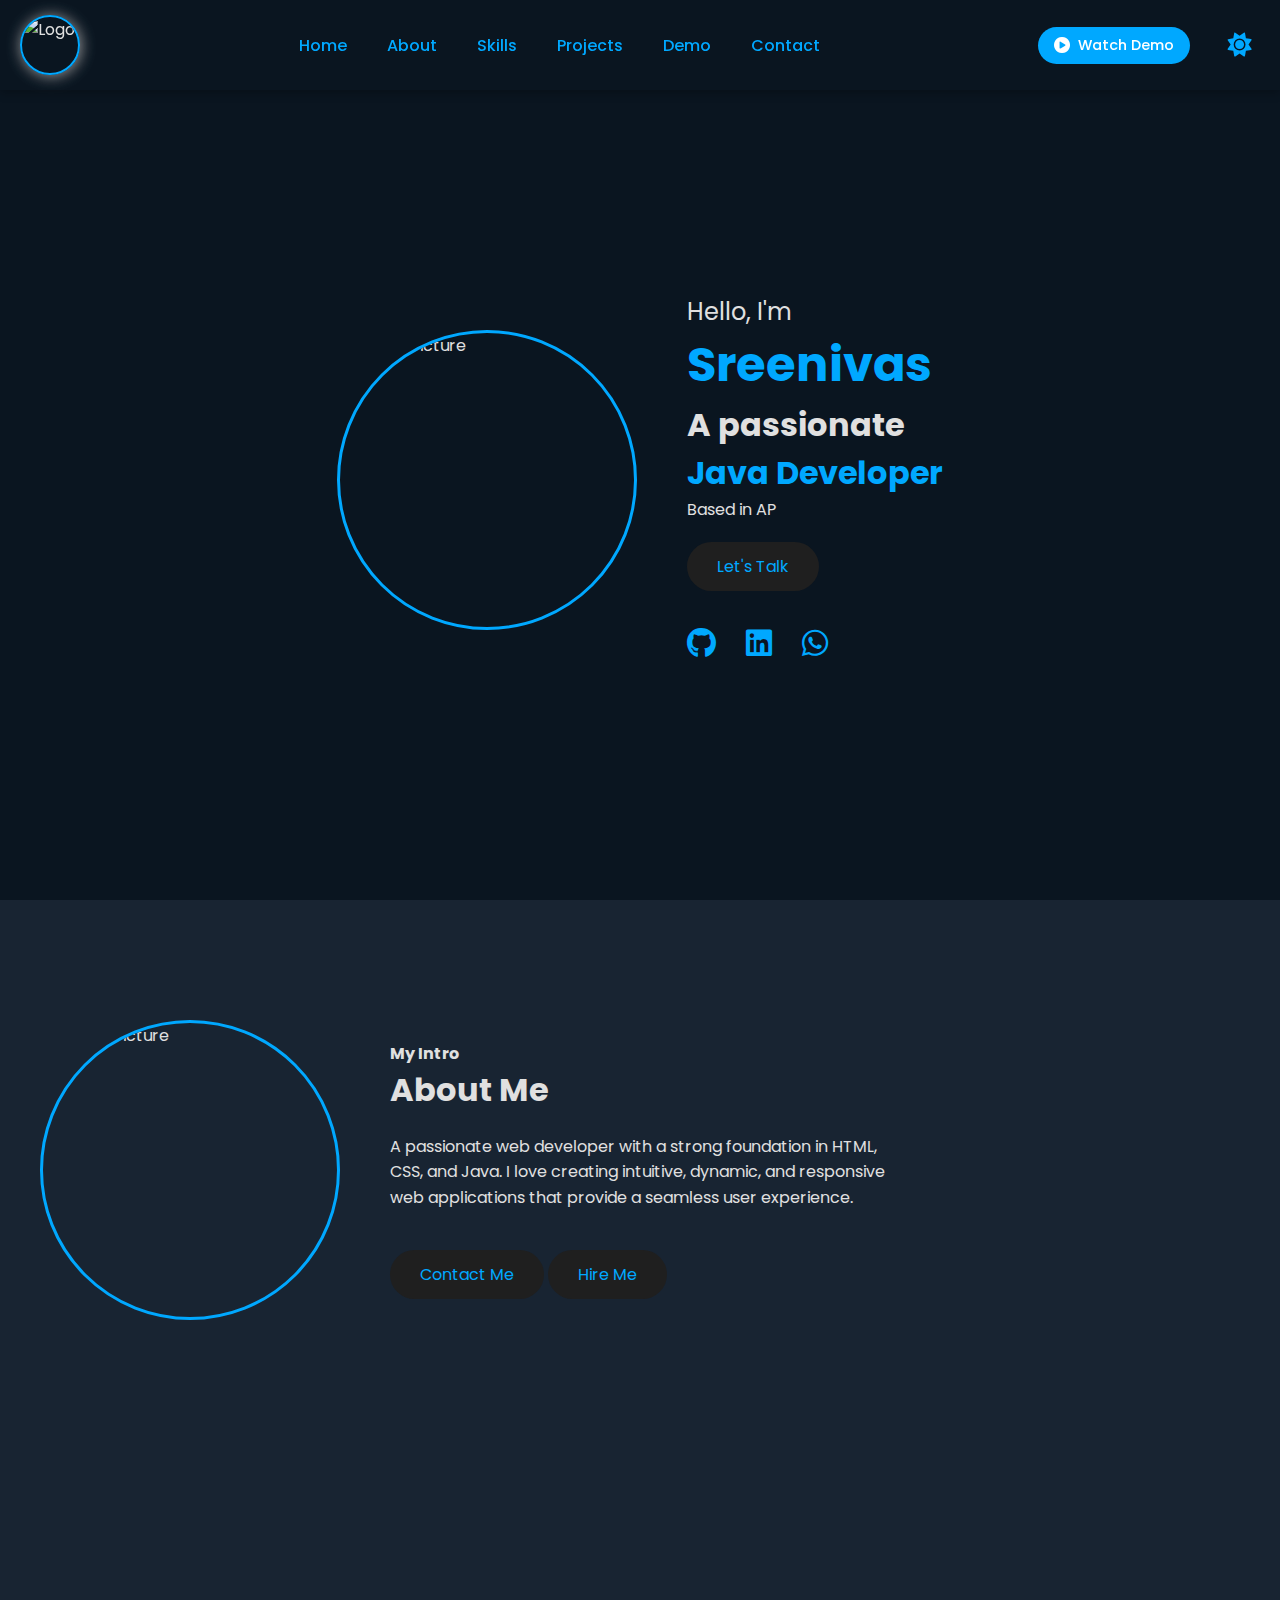
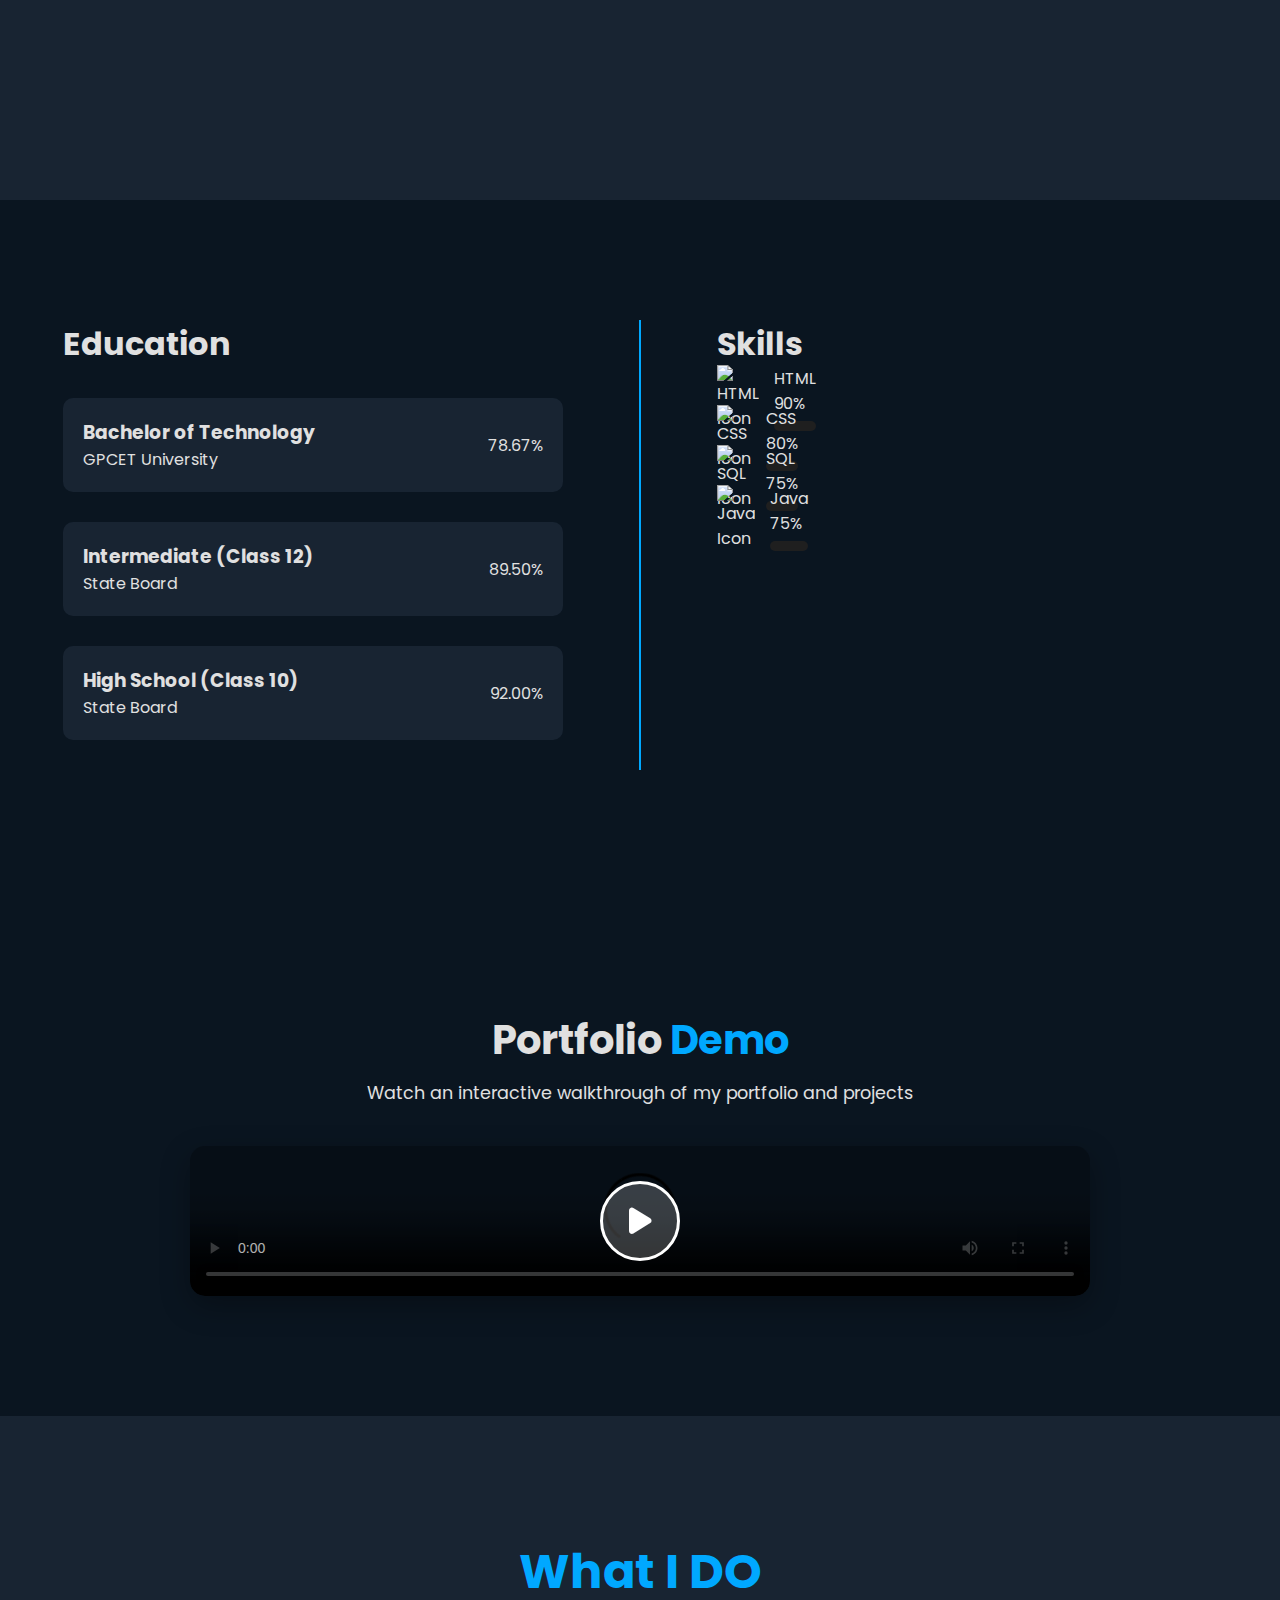
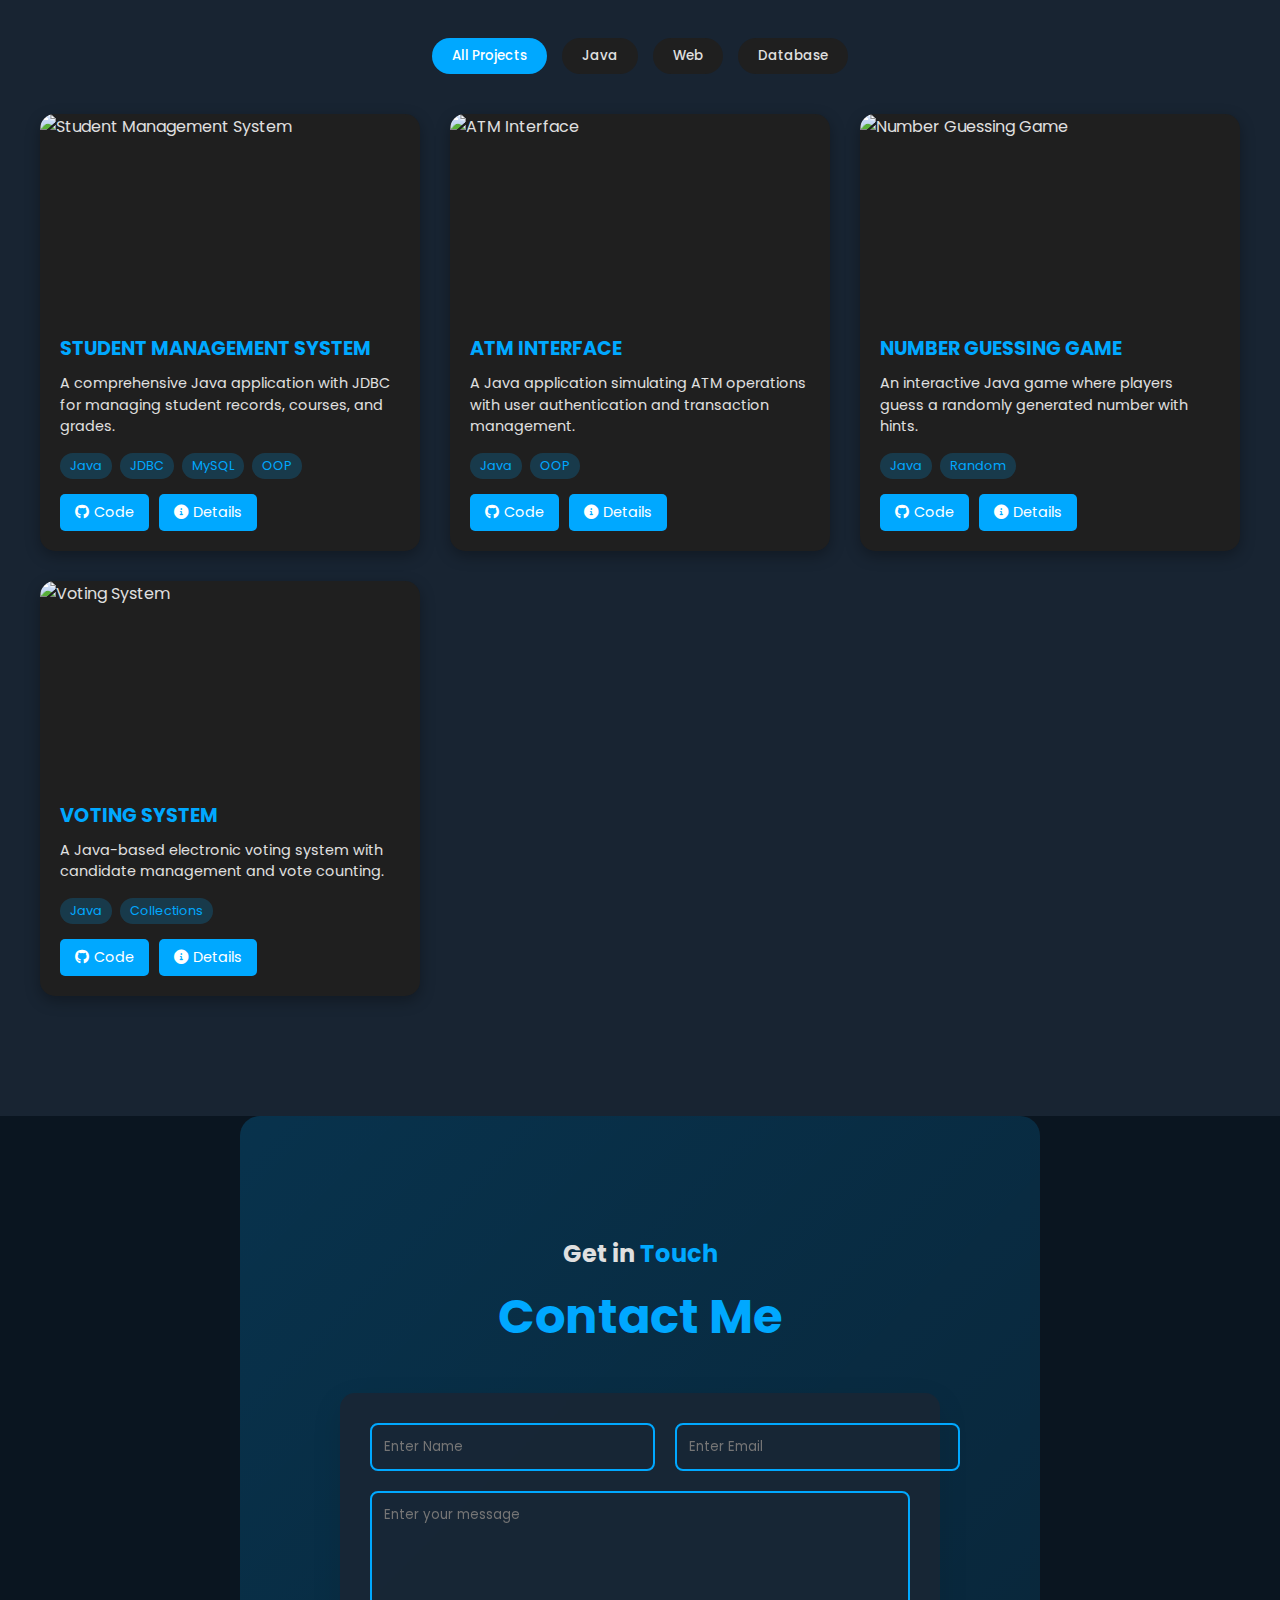
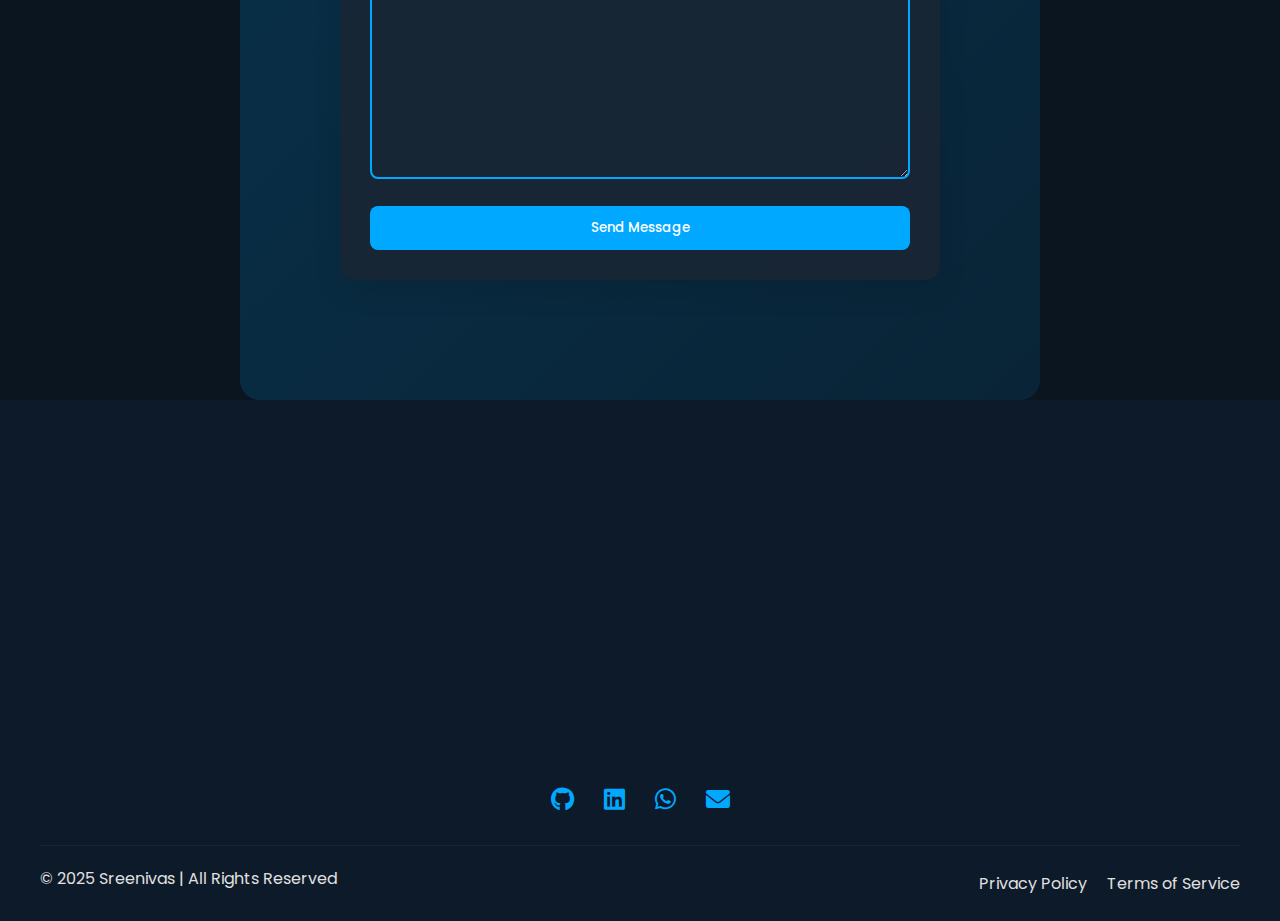
==== commit 3f78dbd9: "Update index.html" ====
--- a/index.html
+++ b/index.html
@@ -25,7 +25,7 @@
 
     <header class="header">
       <img
-        src="c:\Users\DELL\myPortfolio\images\20AT1A05F.jpg"
+        src="https://github.com/sreenivasulun9693/portfolio/blob/main/images/20AT1A05F.jpg"
         class="logo"
         alt="Logo"
       />
@@ -66,7 +66,7 @@
         <!-- Image Section -->
         <img
           id="profile-img"
-          src="c:\Users\DELL\Downloads\WhatsApp Image 2025-02-02 at 10.50.57 PM.jpeg"
+          src="images\WhatsApp_Image_2024-07-26_at_5.38.17_PM-removebg-preview.png"
           alt="Profile Picture"
         />
 
@@ -119,7 +119,7 @@
         <!-- Image Section -->
         <img
           id="profile-img"
-          src="c:\Users\DELL\myPortfolio\images\WhatsApp_Image_2024-07-26_at_5.38.17_PM-removebg-preview.png"
+          src="images\WhatsApp_Image_2024-07-26_at_5.38.17_PM-removebg-preview.png"
           alt="Profile Picture"
         />
 
@@ -184,8 +184,8 @@
       <div class="section skills-section">
         <h2>Skills</h2>
         <div class="skill-box">
-          <img
-            src="c:\Users\DELL\Downloads\icons8-html-48.png"
+          <img id="skill-img"
+            src="images\html1-removebg-preview.png"
             alt="HTML Icon"
           />
           <div class="skill-content">
@@ -197,7 +197,7 @@
           </div>
         </div>
         <div class="skill-box">
-          <img src="c:\Users\DELL\Downloads\icons8-css-48.png" alt="CSS Icon" />
+          <img id="skill-img" src="images\css1-removebg-preview.png" alt="CSS Icon" />
           <div class="skill-content">
             <div class="skill-title">CSS</div>
             <div class="skill-percentage">80%</div>
@@ -207,8 +207,8 @@
           </div>
         </div>
         <div class="skill-box">
-          <img
-            src="c:\Users\DELL\Downloads\icons8-mysql-logo-48.png"
+          <img id="skill-img"
+            src="images\mysql-removebg-preview.png"
             alt="SQL Icon"
           />
           <div class="skill-content">
@@ -220,8 +220,8 @@
           </div>
         </div>
         <div class="skill-box">
-          <img
-            src="c:\Users\DELL\Downloads\icons8-java-48.png"
+          <img id="skill-img"
+            src="images\java-removebg-preview.png"
             alt="Java Icon"
           />
           <div class="skill-content">
@@ -301,7 +301,7 @@
         <div class="project-card" data-category="java">
           <div class="project-content">
             <div class="project-image">
-              <img src="d:\html and css\myPortfolio\images\java20.jpg" alt="ATM Interface">
+              <img src="images\java20.jpg" alt="ATM Interface">
             </div>
             <div class="project-info">
               <h3>ATM INTERFACE</h3>
@@ -326,7 +326,7 @@
         <div class="project-card" data-category="java">
           <div class="project-content">
             <div class="project-image">
-              <img src="d:\html and css\myPortfolio\images\java17-fotor-20240905213635.jpg" alt="Number Guessing Game">
+              <img src="images\java17-fotor-20240905213635.jpg" alt="Number Guessing Game">
             </div>
             <div class="project-info">
               <h3>NUMBER GUESSING GAME</h3>
@@ -351,7 +351,7 @@
         <div class="project-card" data-category="java">
           <div class="project-content">
             <div class="project-image">
-              <img src="d:\html and css\myPortfolio\images\java 19.png" alt="Voting System">
+              <img src="images\java 19.png" alt="Voting System">
             </div>
             <div class="project-info">
               <h3>VOTING SYSTEM</h3>
@@ -485,4 +485,4 @@
     <script src="https://cdn.jsdelivr.net/npm/@emailjs/browser@3/dist/email.min.js"></script>
     <script src="script.js"></script>
   </body>
-</html>+</html>
--- a/styles.css
+++ b/styles.css
@@ -410,6 +410,8 @@
 }
 
 .skill-box {
+  width:20px;
+  height:20px;
   margin: 20px 0;
   display: flex;
   align-items: center;
@@ -1381,4 +1383,4 @@
 /* Theme transition */
 .theme-transition {
   transition: background-color 0.5s ease, color 0.5s ease, border-color 0.5s ease, box-shadow 0.5s ease;
-}+}
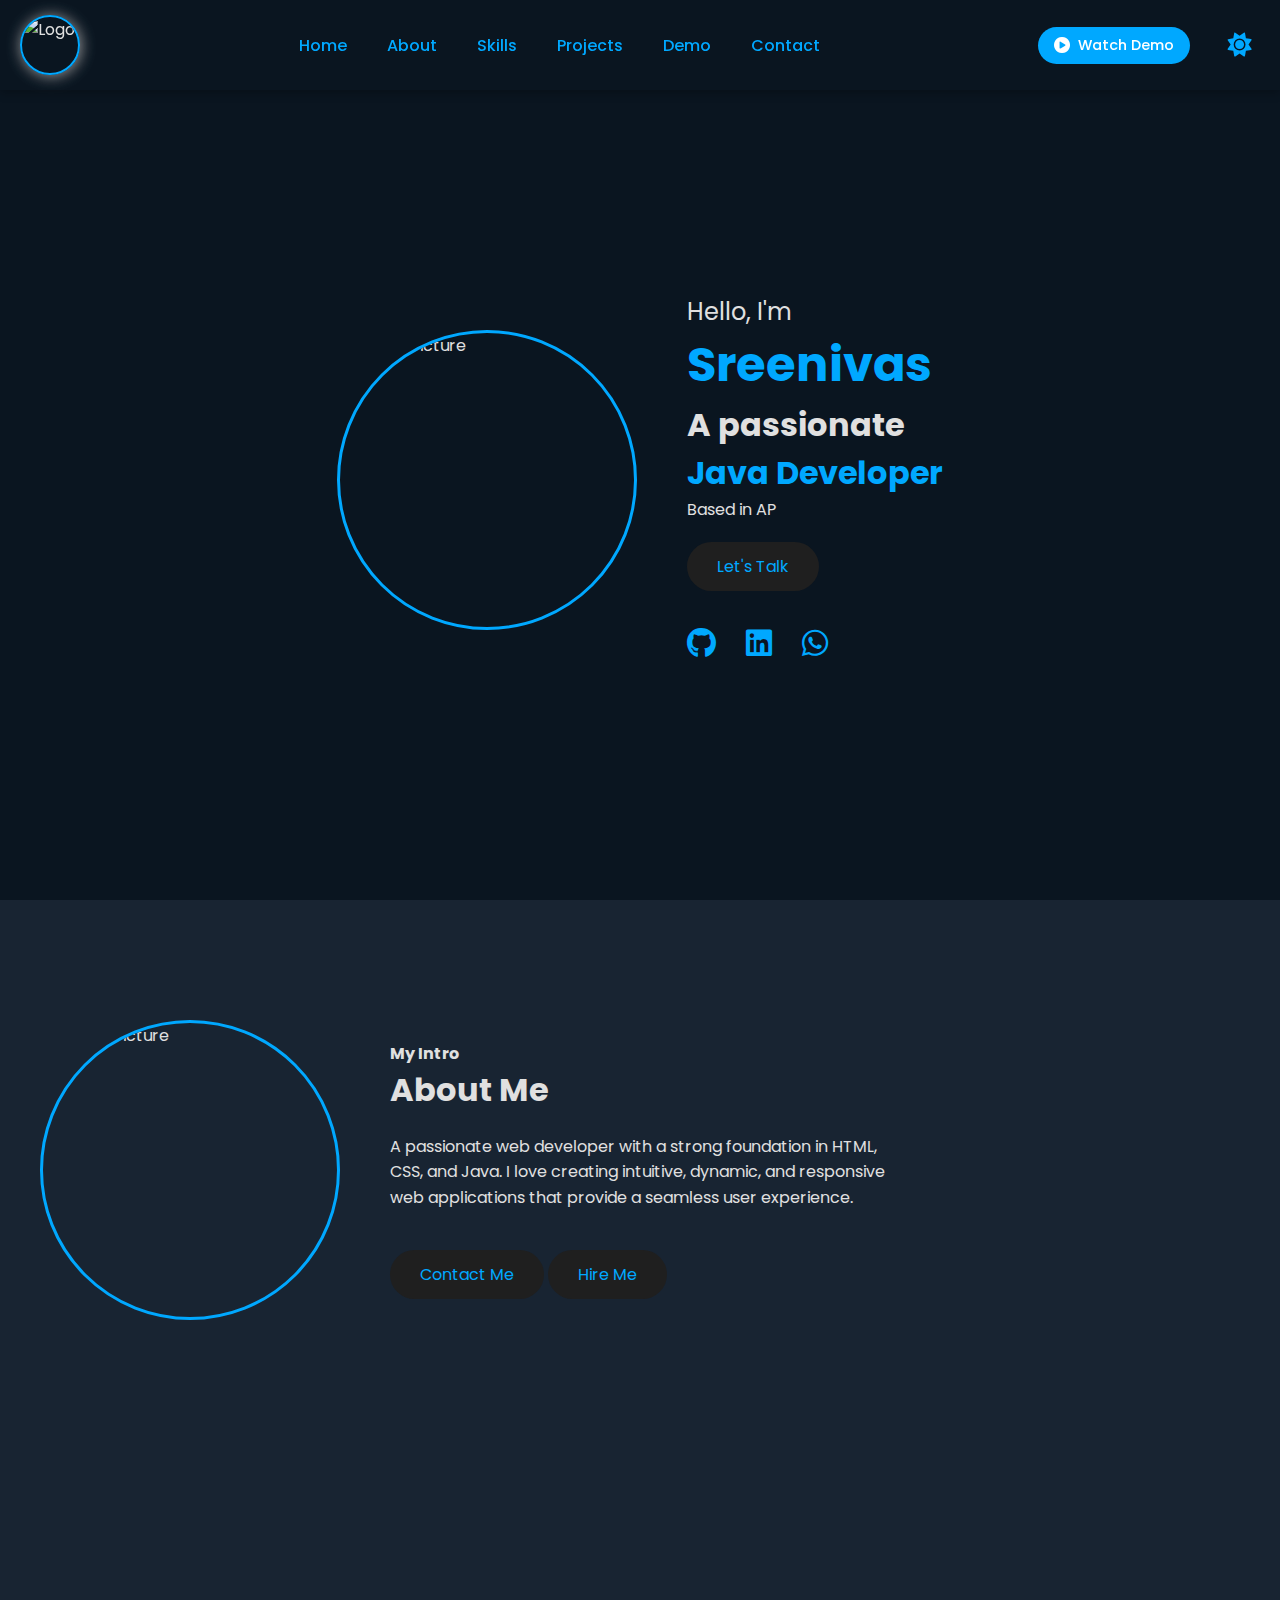
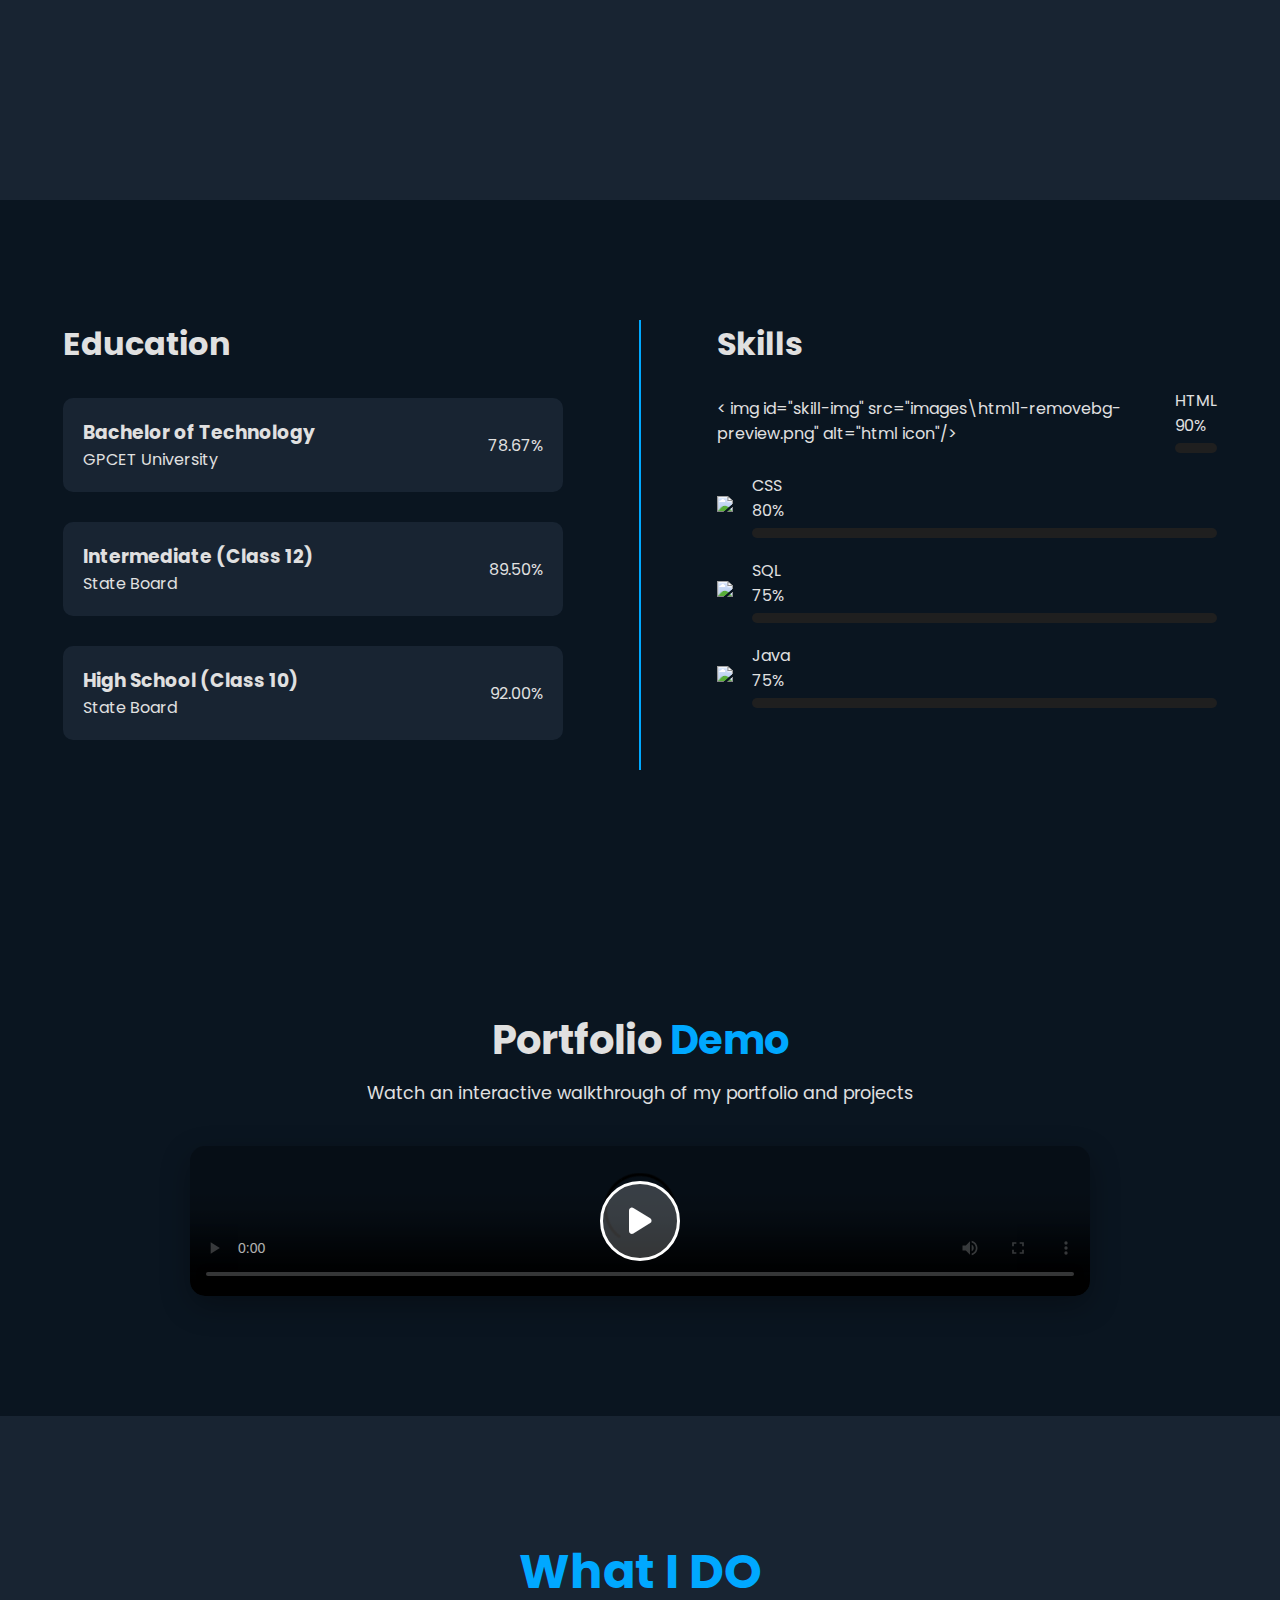
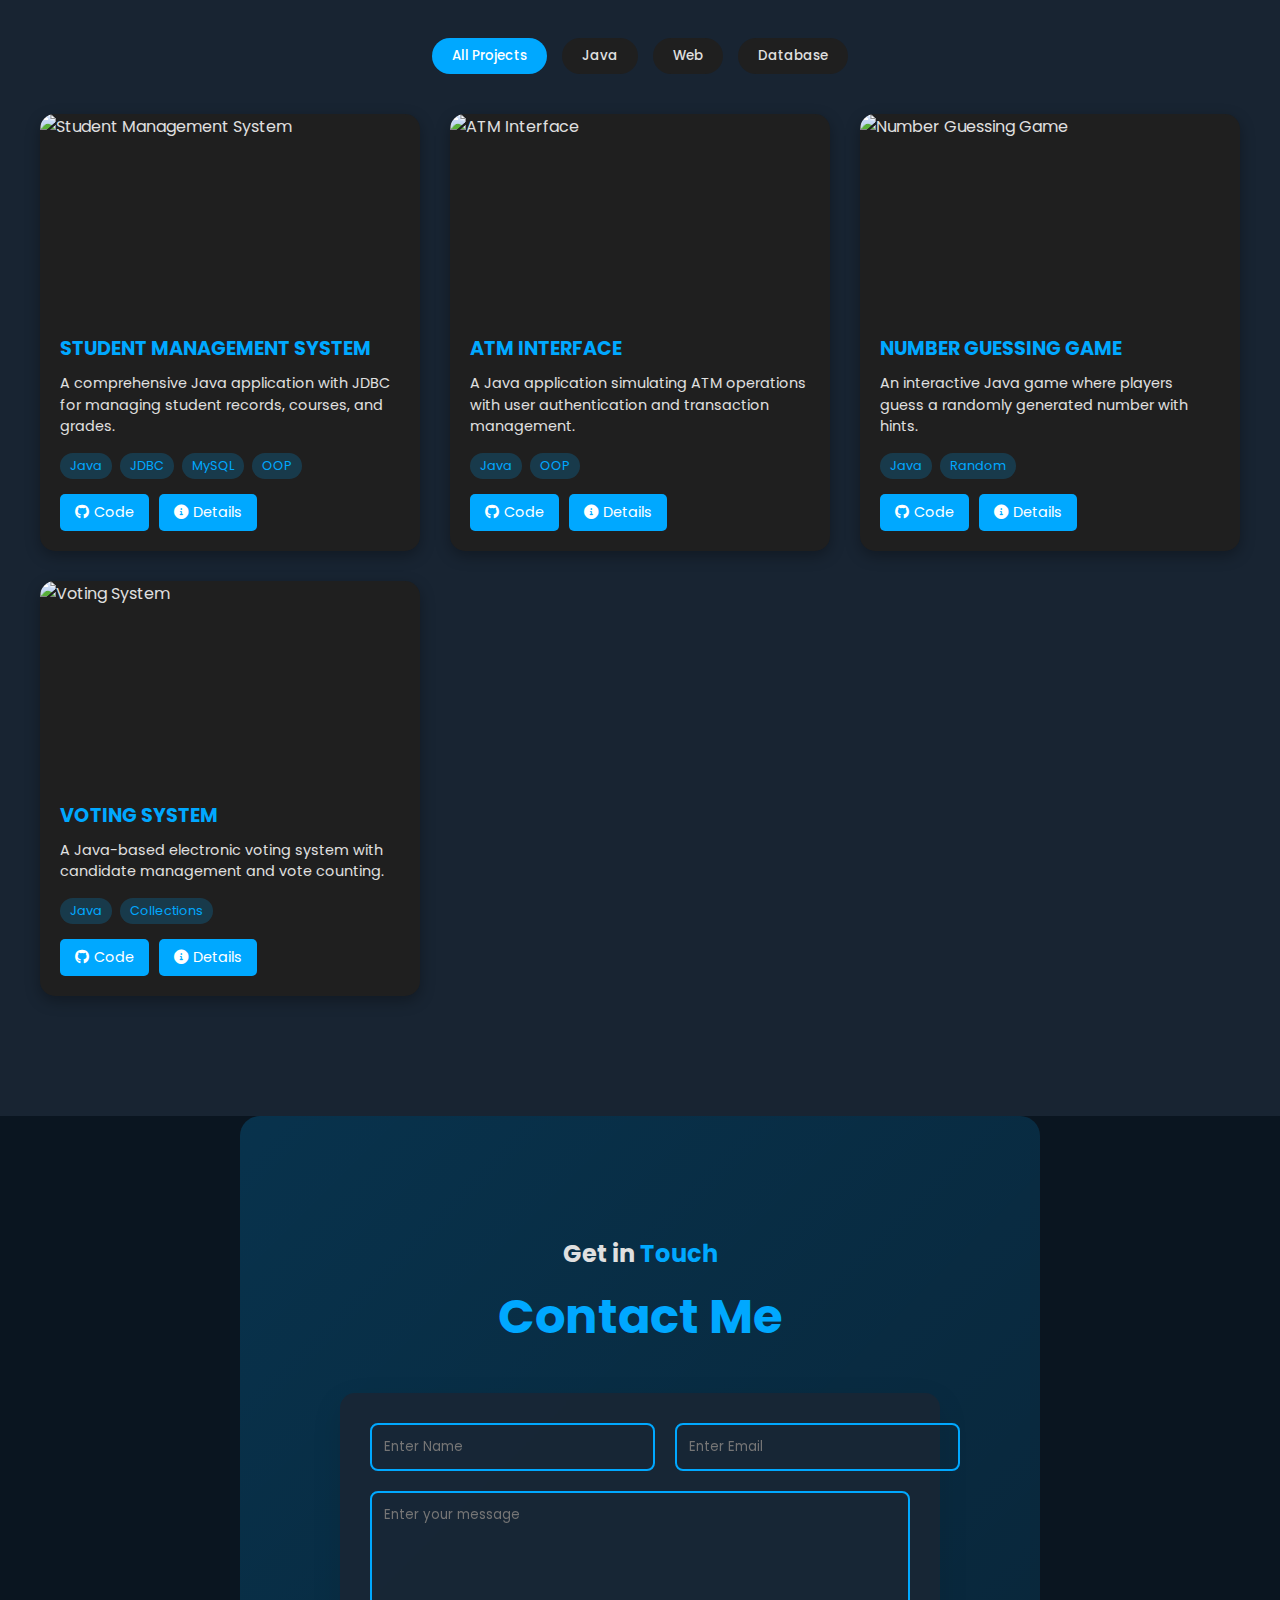
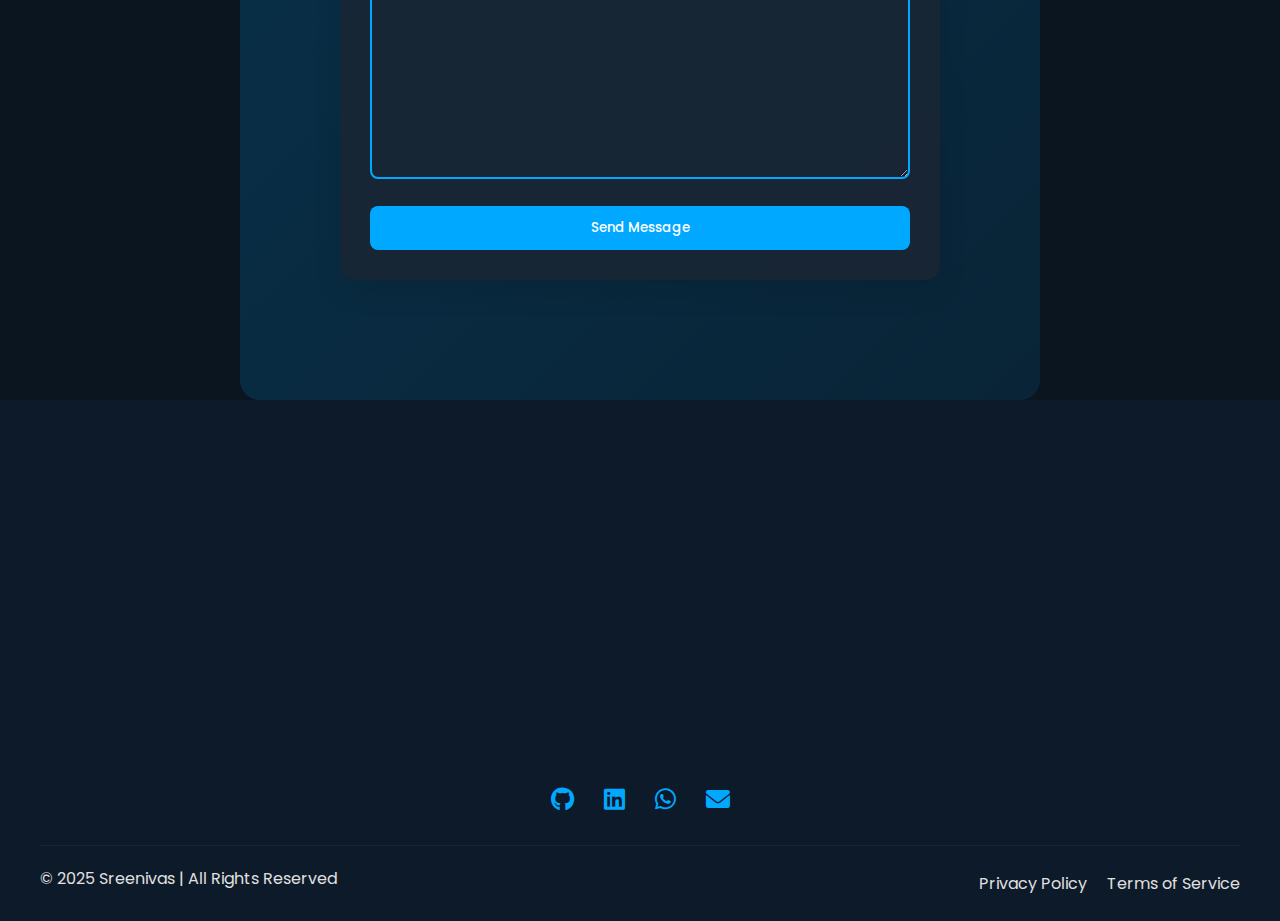
==== commit cdeea1f8: "Update index.html" ====
--- a/index.html
+++ b/index.html
@@ -184,10 +184,7 @@
       <div class="section skills-section">
         <h2>Skills</h2>
         <div class="skill-box">
-          <img id="skill-img"
-            src="images\html1-removebg-preview.png"
-            alt="HTML Icon"
-          />
+        < img id="skill-img" src="images\html1-removebg-preview.png" alt="html icon"/>
           <div class="skill-content">
             <div class="skill-title">HTML</div>
             <div class="skill-percentage">90%</div>
--- a/styles.css
+++ b/styles.css
@@ -408,10 +408,11 @@
   transform: translateY(-5px);
   box-shadow: 0 10px 20px var(--shadow-color);
 }
-
-.skill-box {
+#skill-img{
   width:20px;
   height:20px;
+}
+.skill-box {
   margin: 20px 0;
   display: flex;
   align-items: center;
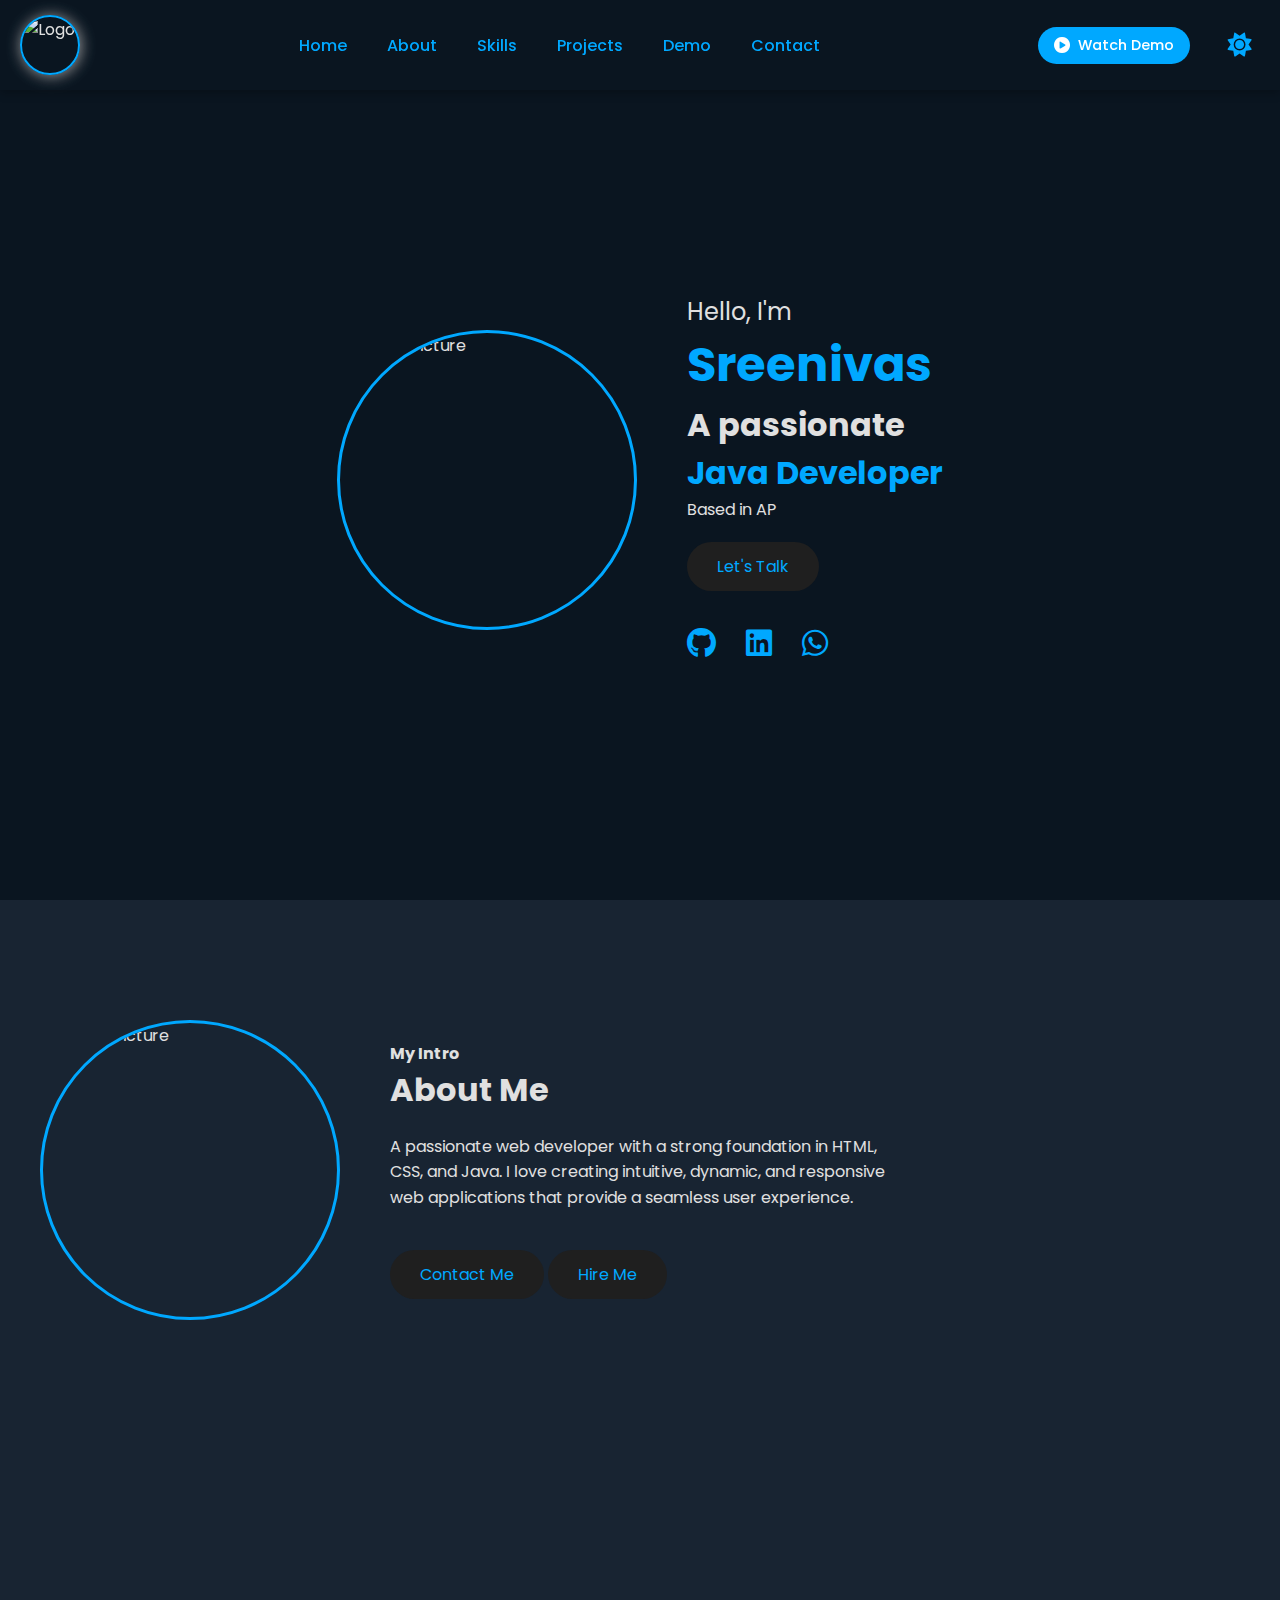
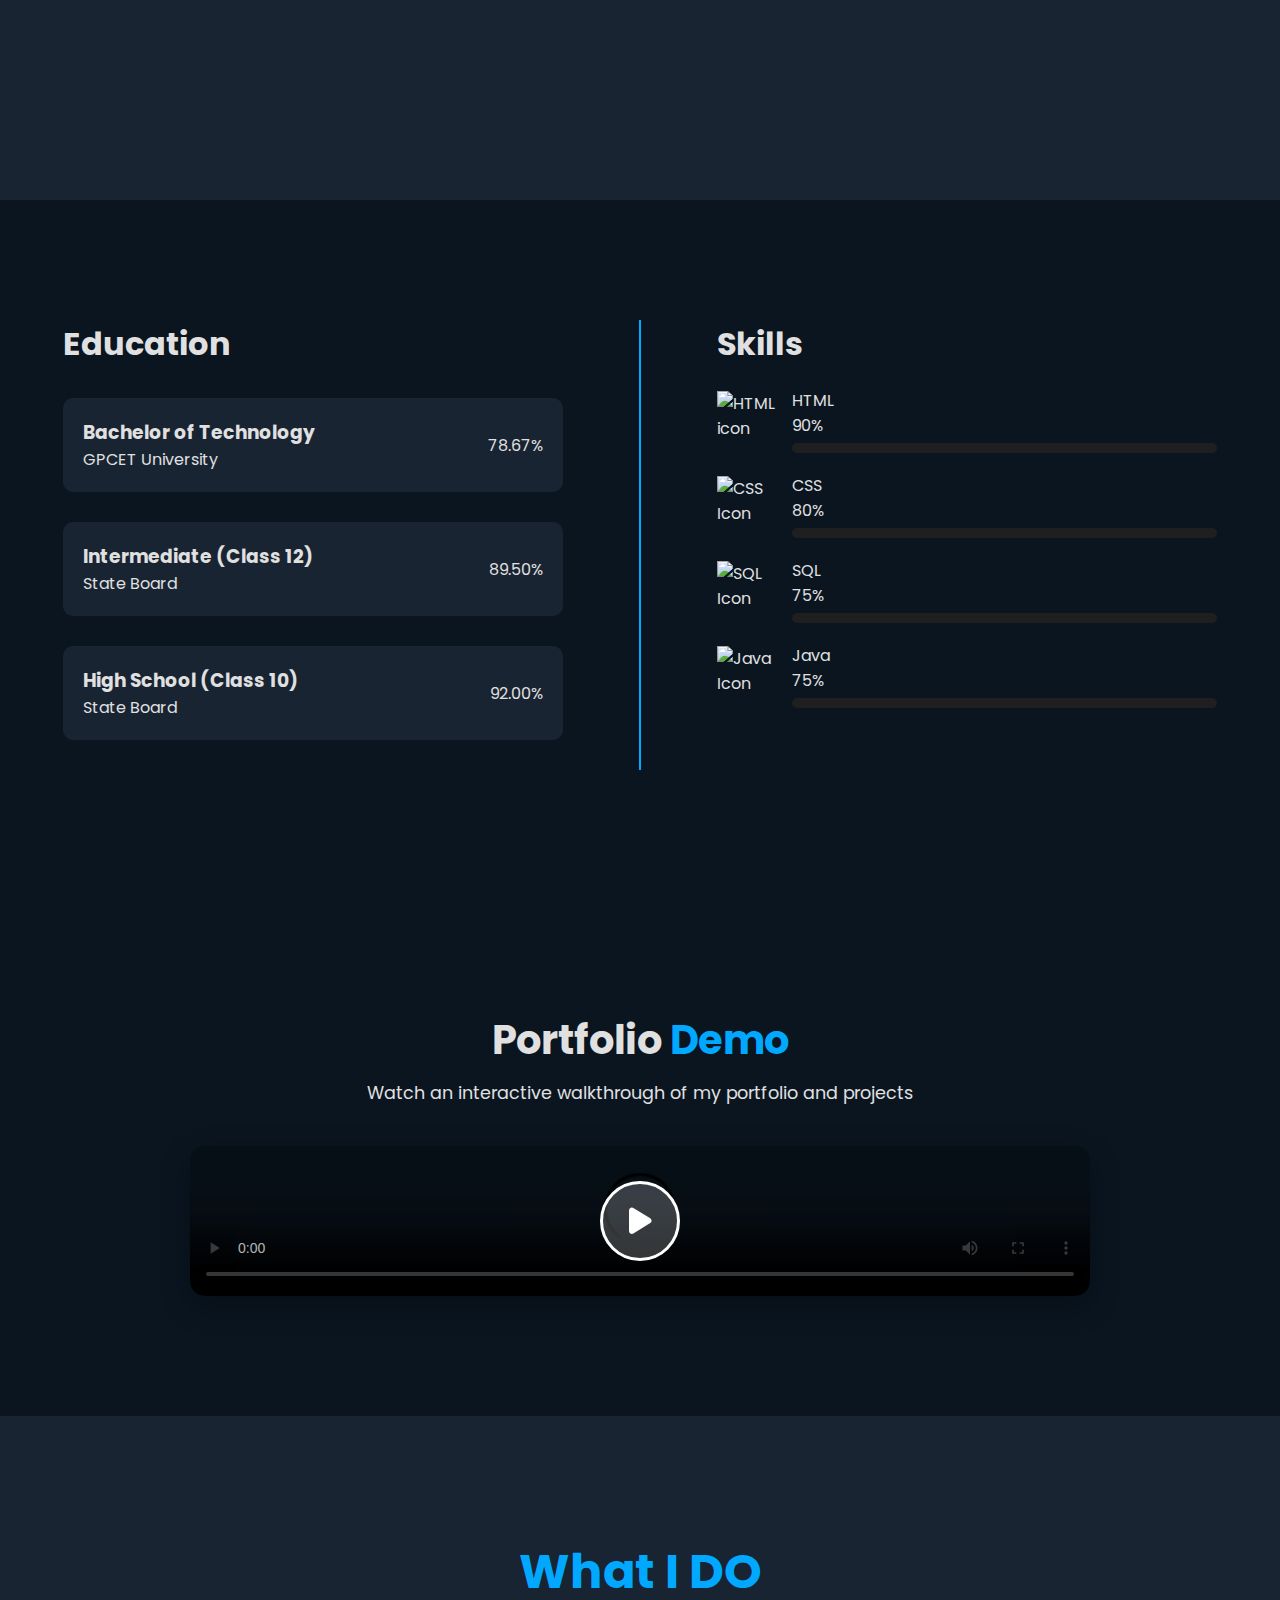
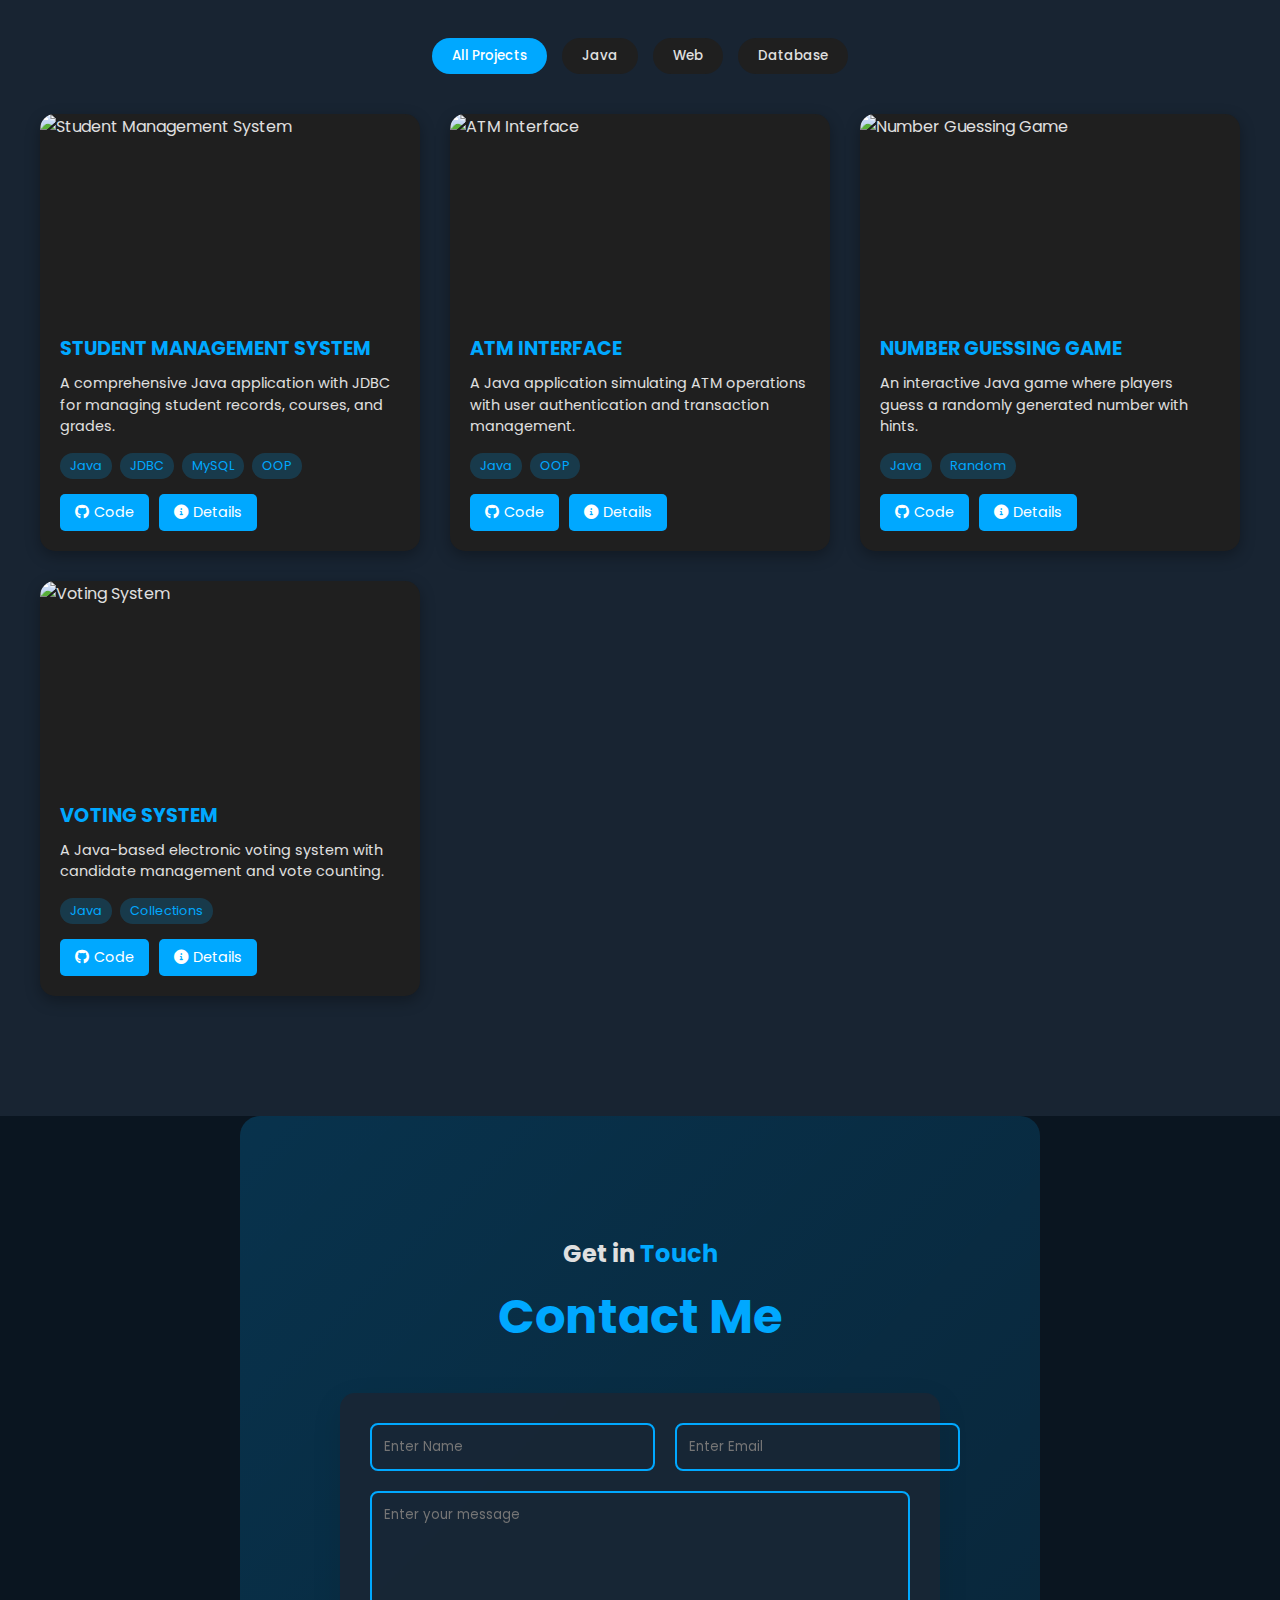
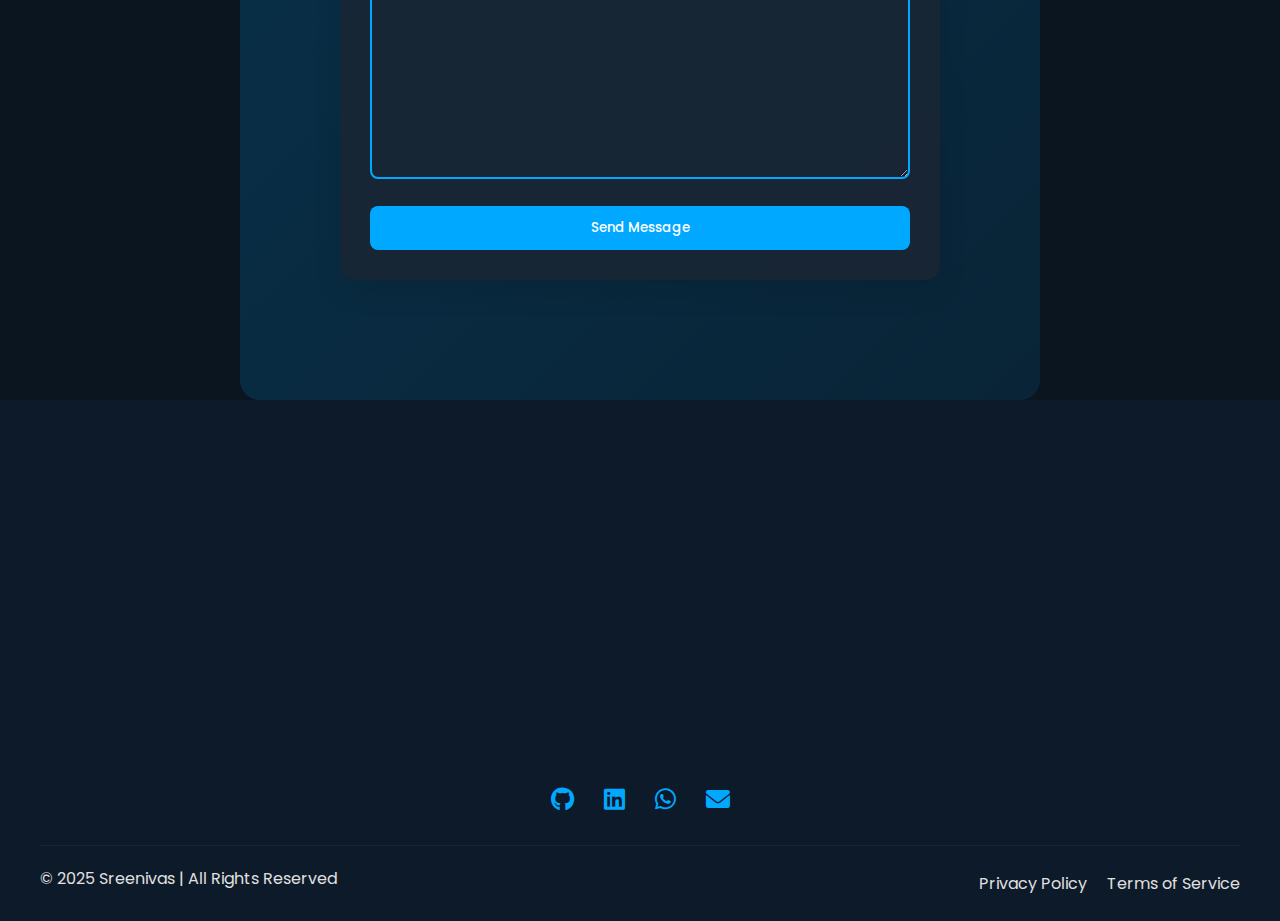
==== commit 024532cb: "Update index.html" ====
--- a/index.html
+++ b/index.html
@@ -184,7 +184,7 @@
       <div class="section skills-section">
         <h2>Skills</h2>
         <div class="skill-box">
-        < img id="skill-img" src="images\html1-removebg-preview.png" alt="html icon"/>
+         <img id="skill-img" src="images\html1-removebg-preview.png" alt="HTML icon"/>
           <div class="skill-content">
             <div class="skill-title">HTML</div>
             <div class="skill-percentage">90%</div>
--- a/styles.css
+++ b/styles.css
@@ -409,8 +409,8 @@
   box-shadow: 0 10px 20px var(--shadow-color);
 }
 #skill-img{
-  width:20px;
-  height:20px;
+  width:60px;
+  height:60px;
 }
 .skill-box {
   margin: 20px 0;
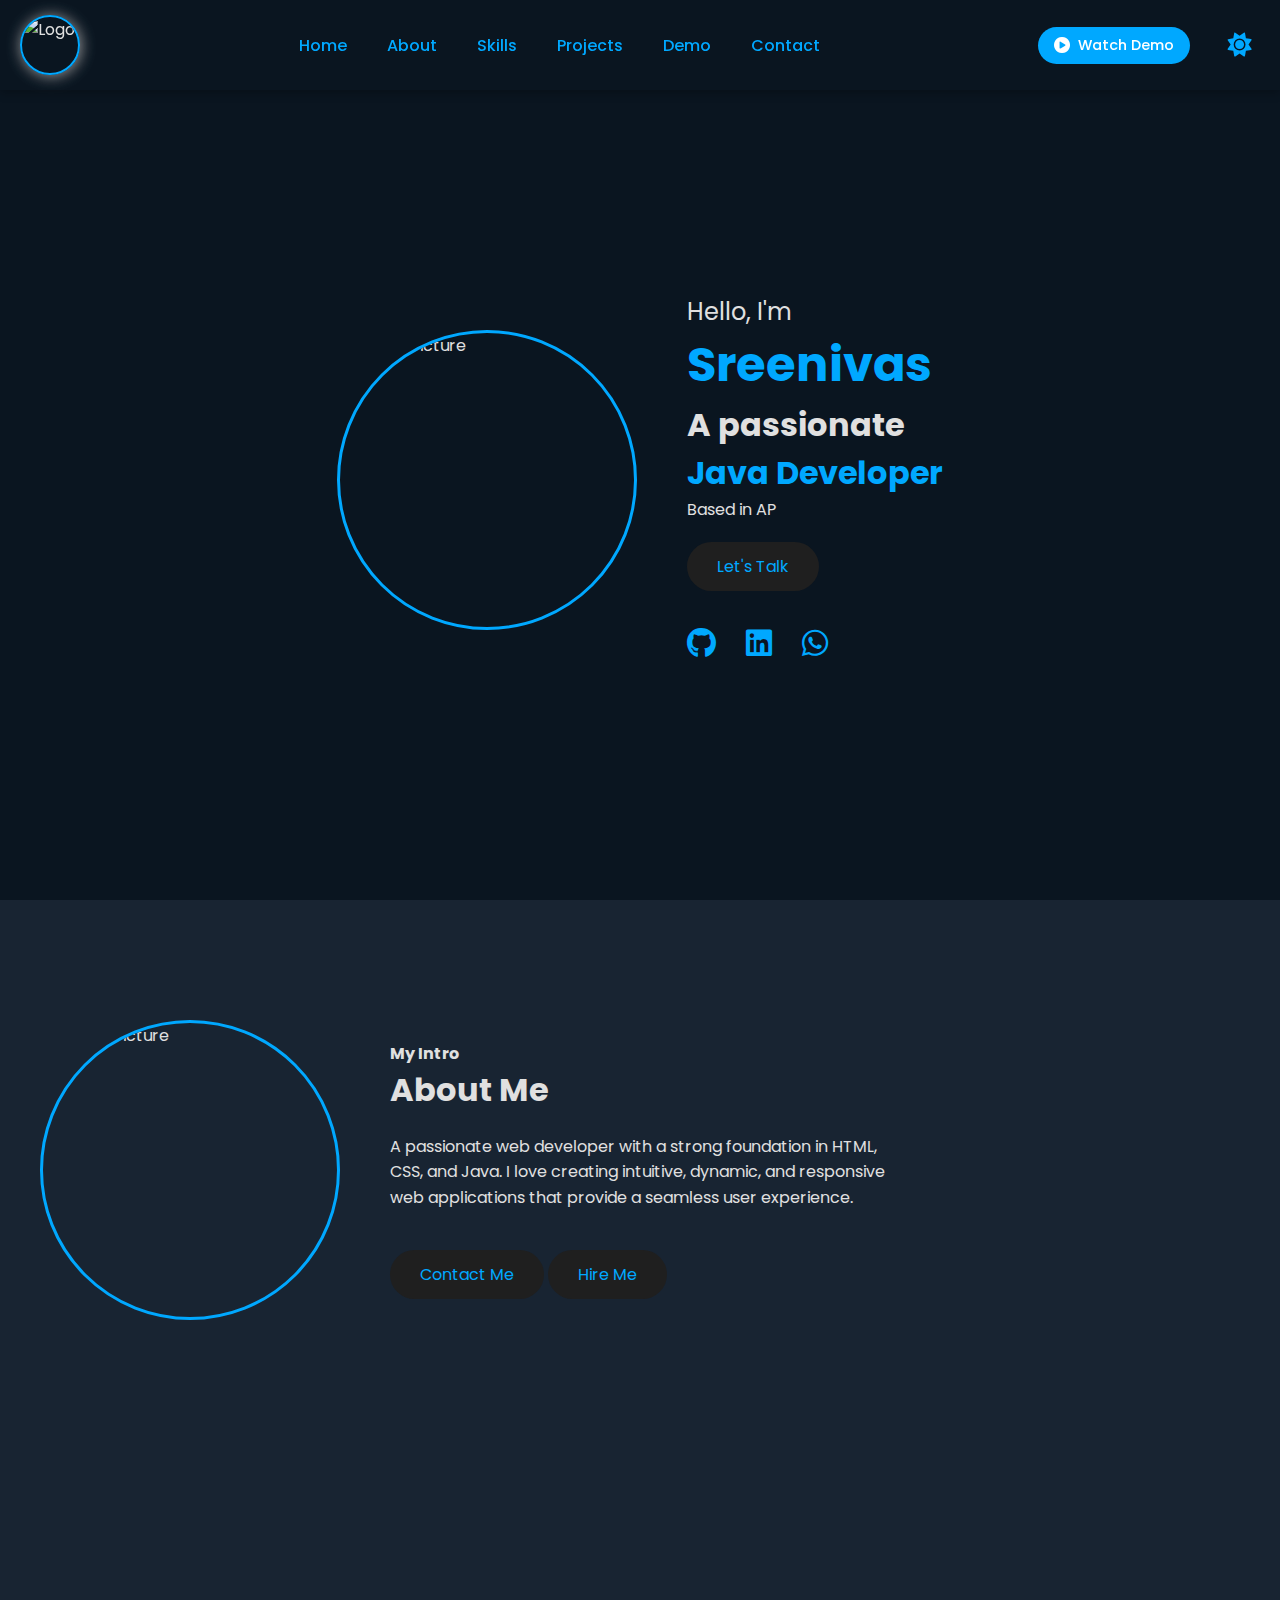
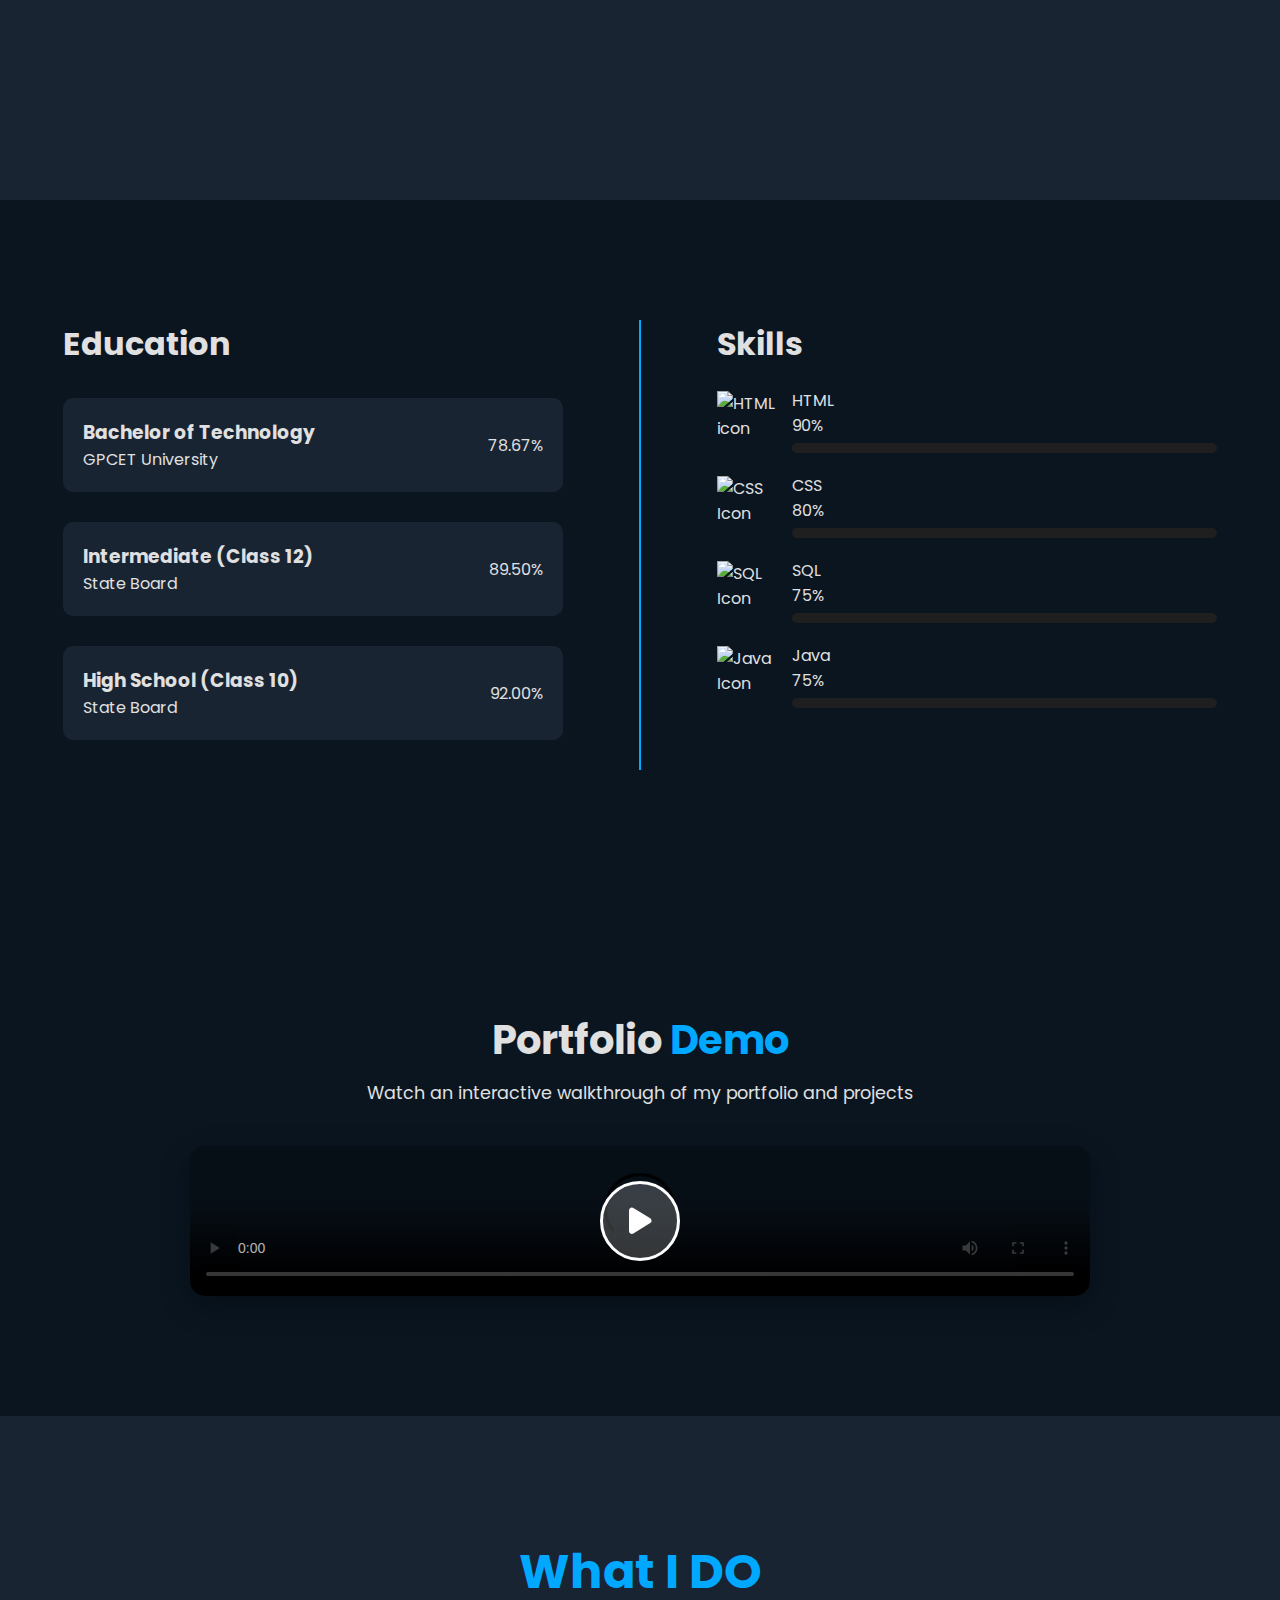
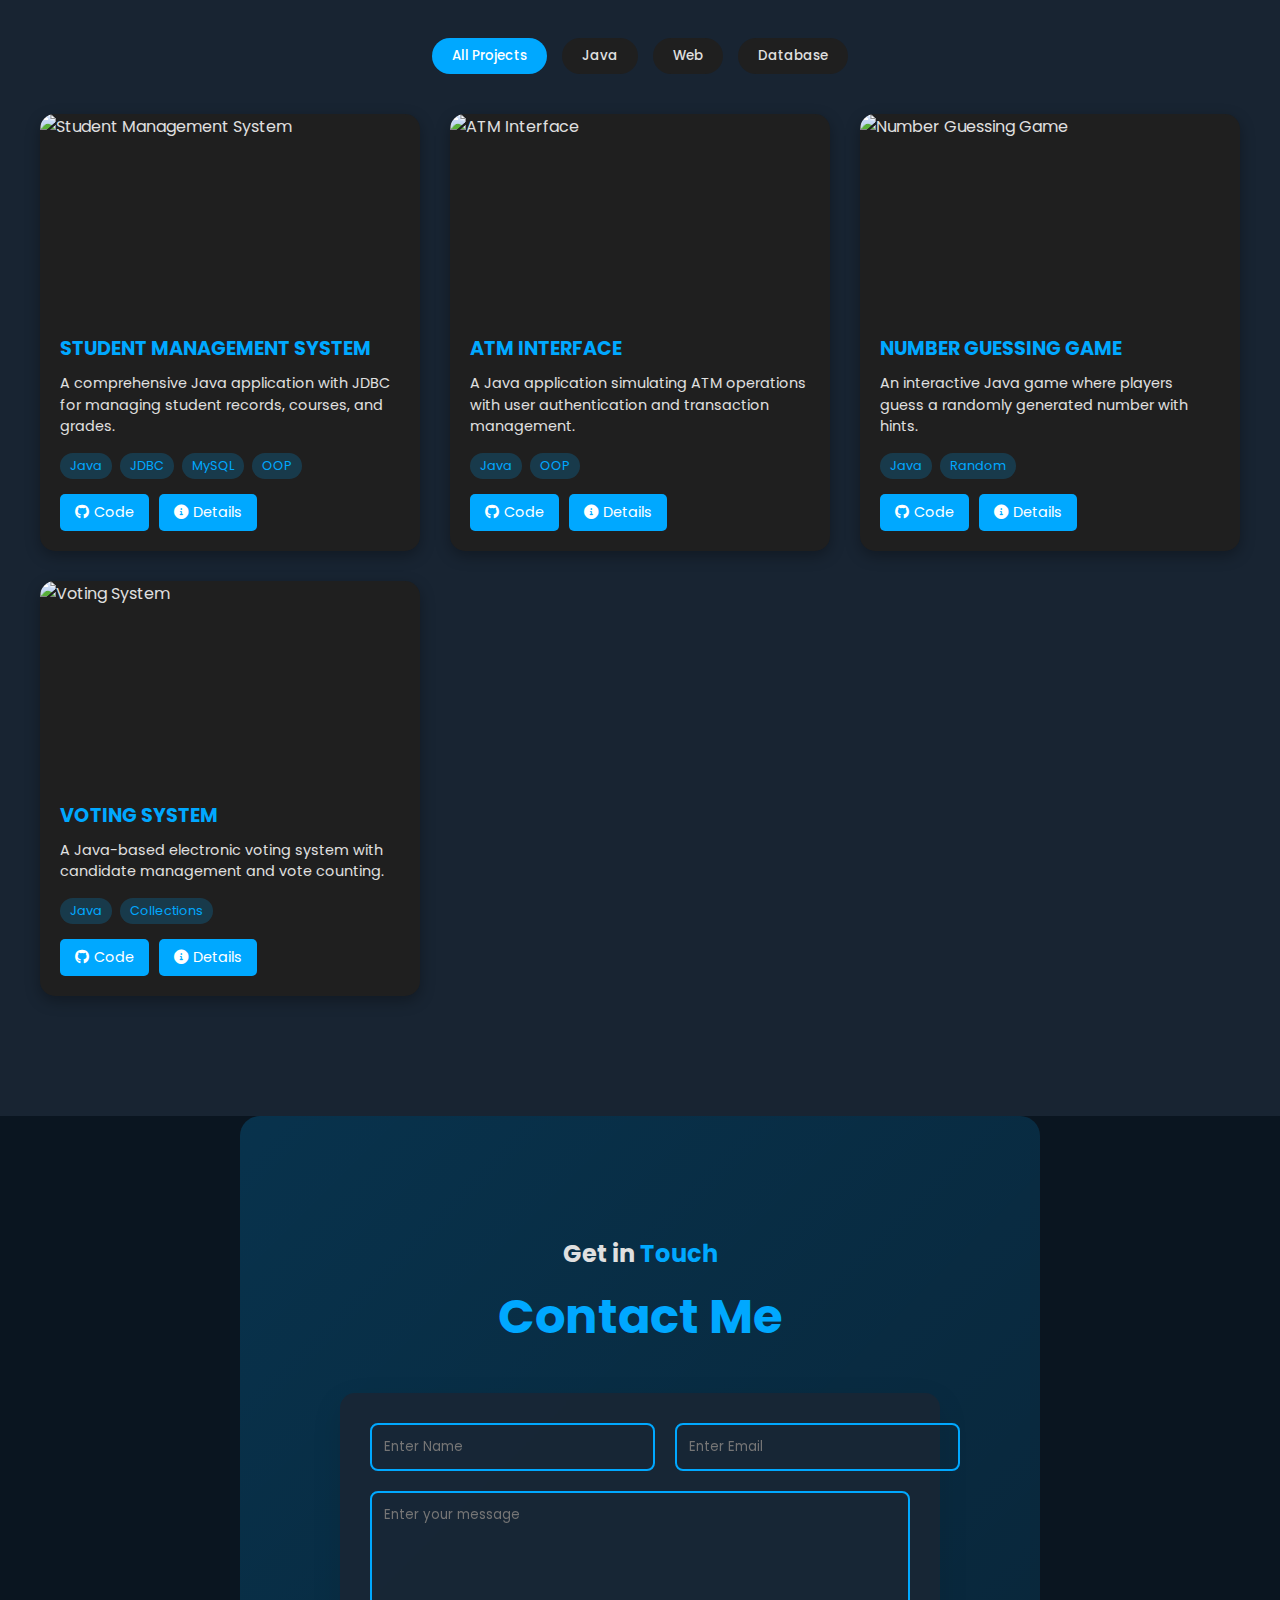
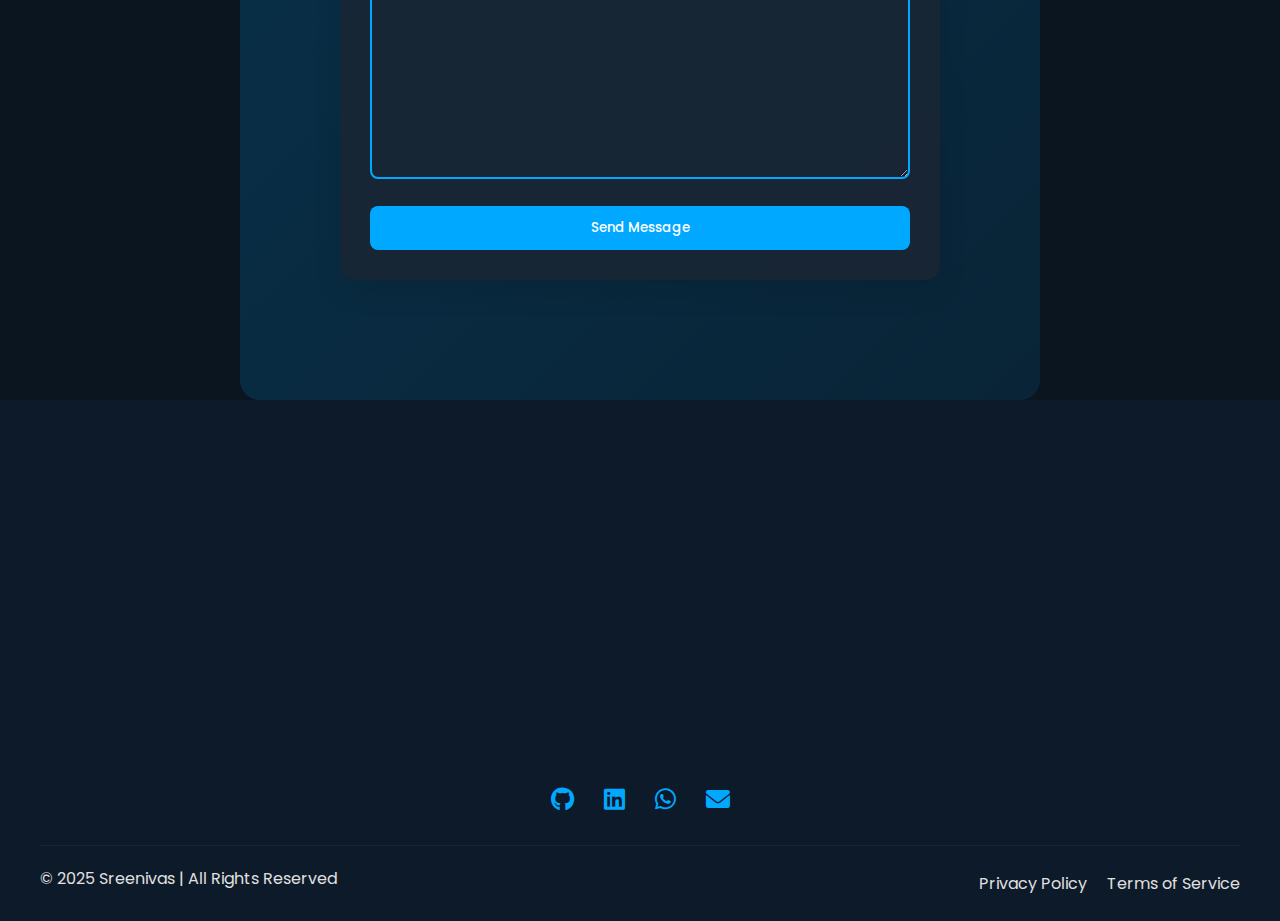
==== commit 83589dbf: "Update index.html" ====
--- a/index.html
+++ b/index.html
@@ -25,7 +25,7 @@
 
     <header class="header">
       <img
-        src="https://github.com/sreenivasulun9693/portfolio/blob/main/images/20AT1A05F.jpg"
+        src="https://github.com/sreenivasulun9693/portfolio/blob/main/1740666489114.jpg"
         class="logo"
         alt="Logo"
       />
@@ -84,7 +84,7 @@
           <!-- Updated Social Media Icons -->
           <div class="icons">
             <a
-              href="https://github.com/yourusername"
+              href="https://github.com/sreenivasulun9693"
               target="_blank"
               class="social-icon"
             >
@@ -134,7 +134,7 @@
           </p>
           <a href="#Contact-me" class="button">Contact Me</a>
           <a
-            href="https://drive.google.com/drive/u/0/folders/1HqNZGEiicV_P_tNowWoUv3El8I0KIFH7"
+            href="https://github.com/sreenivasulun9693/resume/blob/main/NANDYALA%20SREENIVASULU9.pdf"
             class="button"
             >Hire Me</a
           >
@@ -283,7 +283,7 @@
                 <span>OOP</span>
               </div>
               <div class="project-links">
-                <a href="https://github.com/yourusername/student-management" target="_blank" class="project-link">
+                <a href="https://github.com/sreenivasulun9693/my-works" target="_blank" class="project-link">
                   <i class="fab fa-github"></i> Code
                 </a>
                 <button class="project-link details-btn" data-project="sms">
@@ -308,7 +308,7 @@
                 <span>OOP</span>
               </div>
               <div class="project-links">
-                <a href="https://github.com/sreenivasulu2429/NewCoding/tree/main/AtmInterface" target="_blank" class="project-link">
+                <a href="https://github.com/sreenivasulun9693/my-works" target="_blank" class="project-link">
                   <i class="fab fa-github"></i> Code
                 </a>
                 <button class="project-link details-btn" data-project="atm">
@@ -333,7 +333,7 @@
                 <span>Random</span>
               </div>
               <div class="project-links">
-                <a href="https://github.com/sreenivasulu2429/NewCoding/tree/main/Number_guessing" target="_blank" class="project-link">
+                <a href="https://github.com/sreenivasulun9693/my-works" target="_blank" class="project-link">
                   <i class="fab fa-github"></i> Code
                 </a>
                 <button class="project-link details-btn" data-project="numguess">
@@ -358,7 +358,7 @@
                 <span>Collections</span>
               </div>
               <div class="project-links">
-                <a href="https://github.com/sreenivasulu2429/NewCoding/tree/main/Voting" target="_blank" class="project-link">
+                <a href="https://github.com/sreenivasulun9693/my-works" target="_blank" class="project-link">
                   <i class="fab fa-github"></i> Code
                 </a>
                 <button class="project-link details-btn" data-project="voting">
@@ -456,7 +456,7 @@
       </div>
       
       <div class="footer-icons">
-        <a href="https://github.com/yourusername" target="_blank">
+        <a href="https://github.com/sreenivasulun9693" target="_blank">
           <i class="fab fa-github" id="footer-anchor"></i>
         </a>
         <a href="https://linkedin.com/in/sreenivasulu2429" target="_blank">
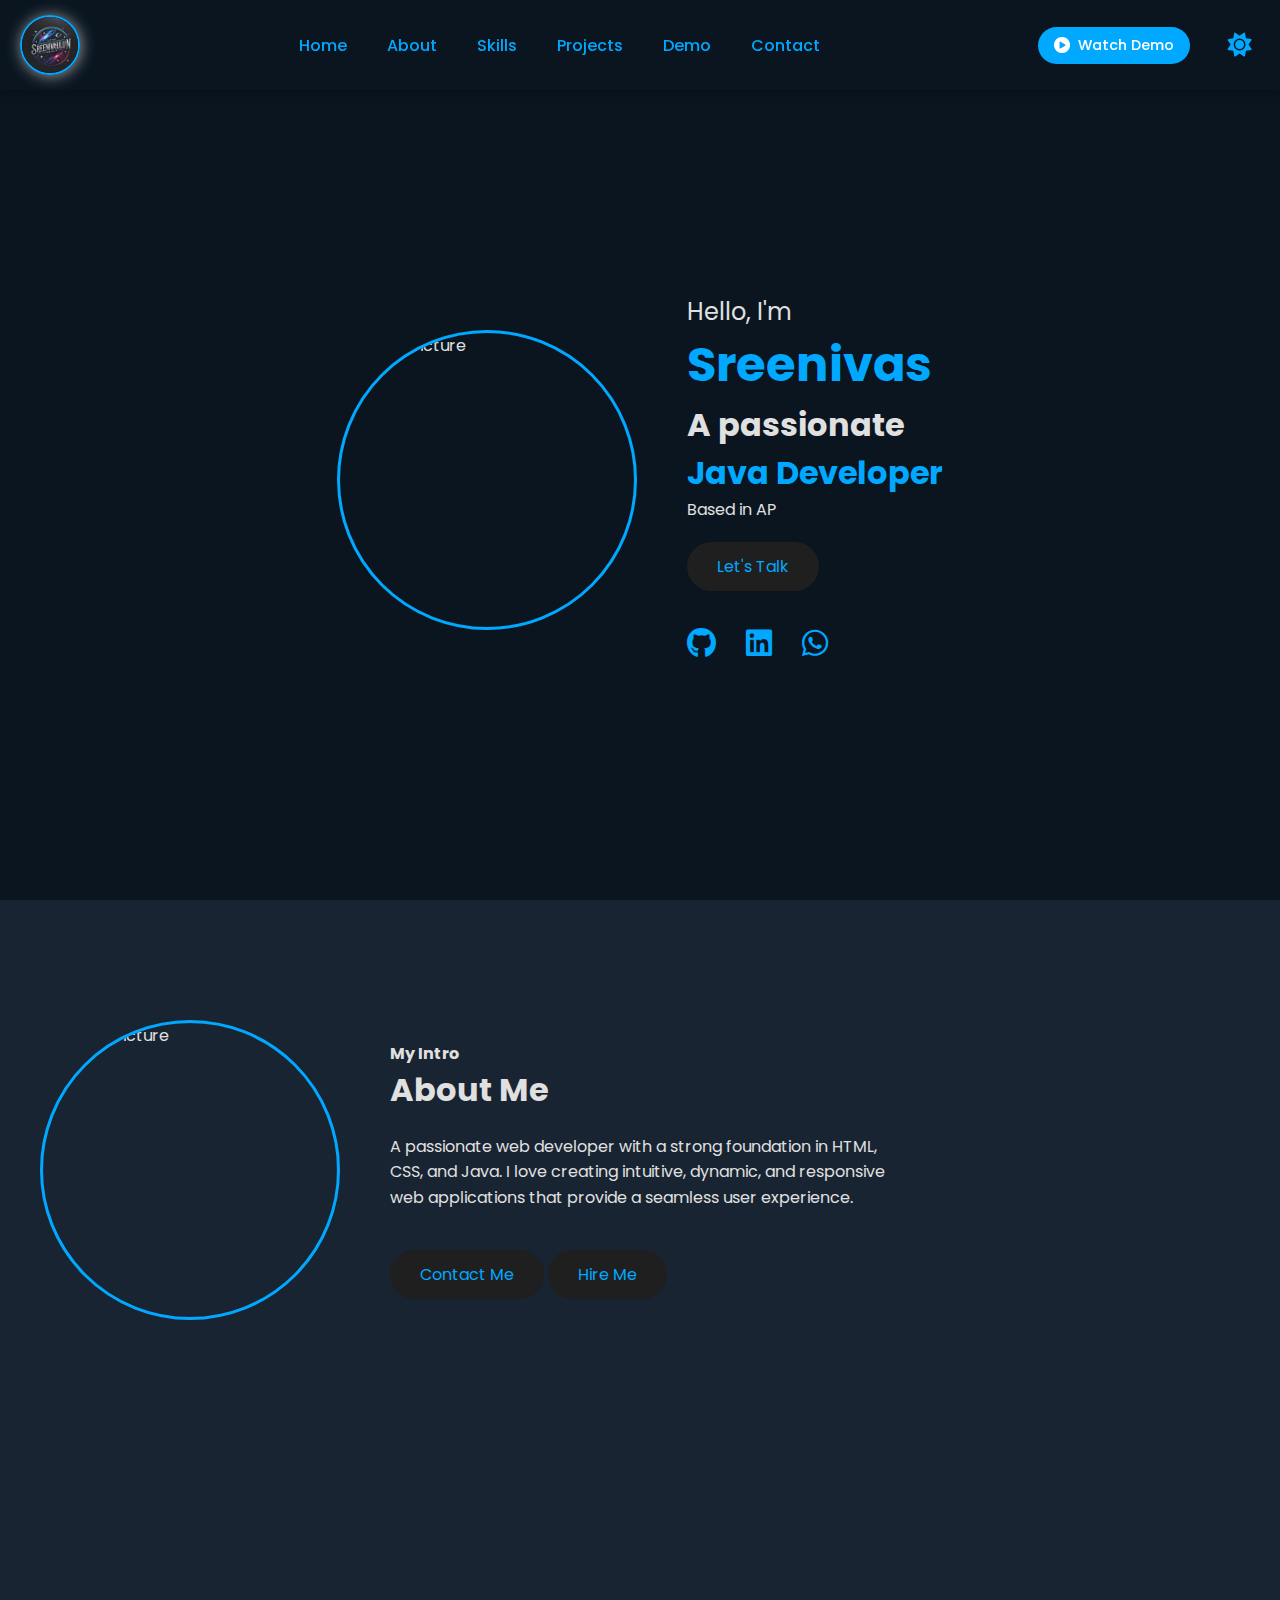
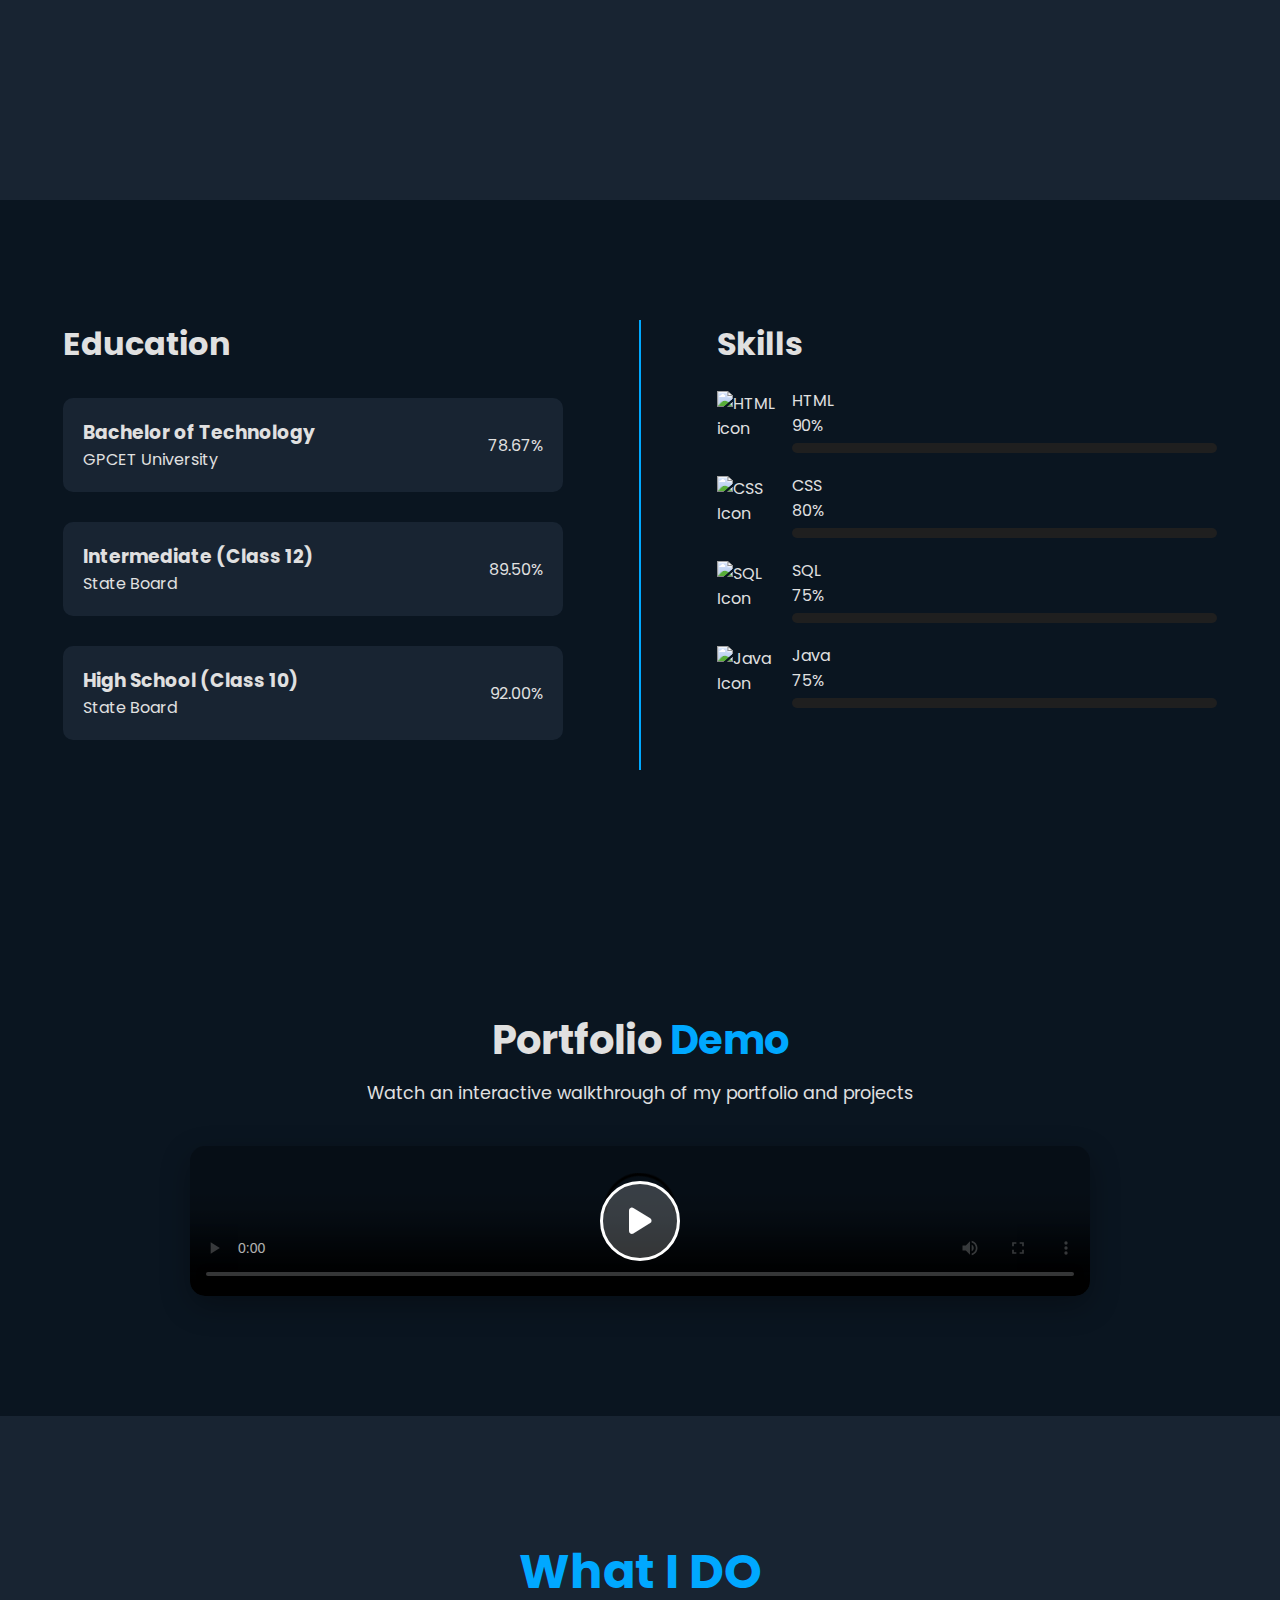
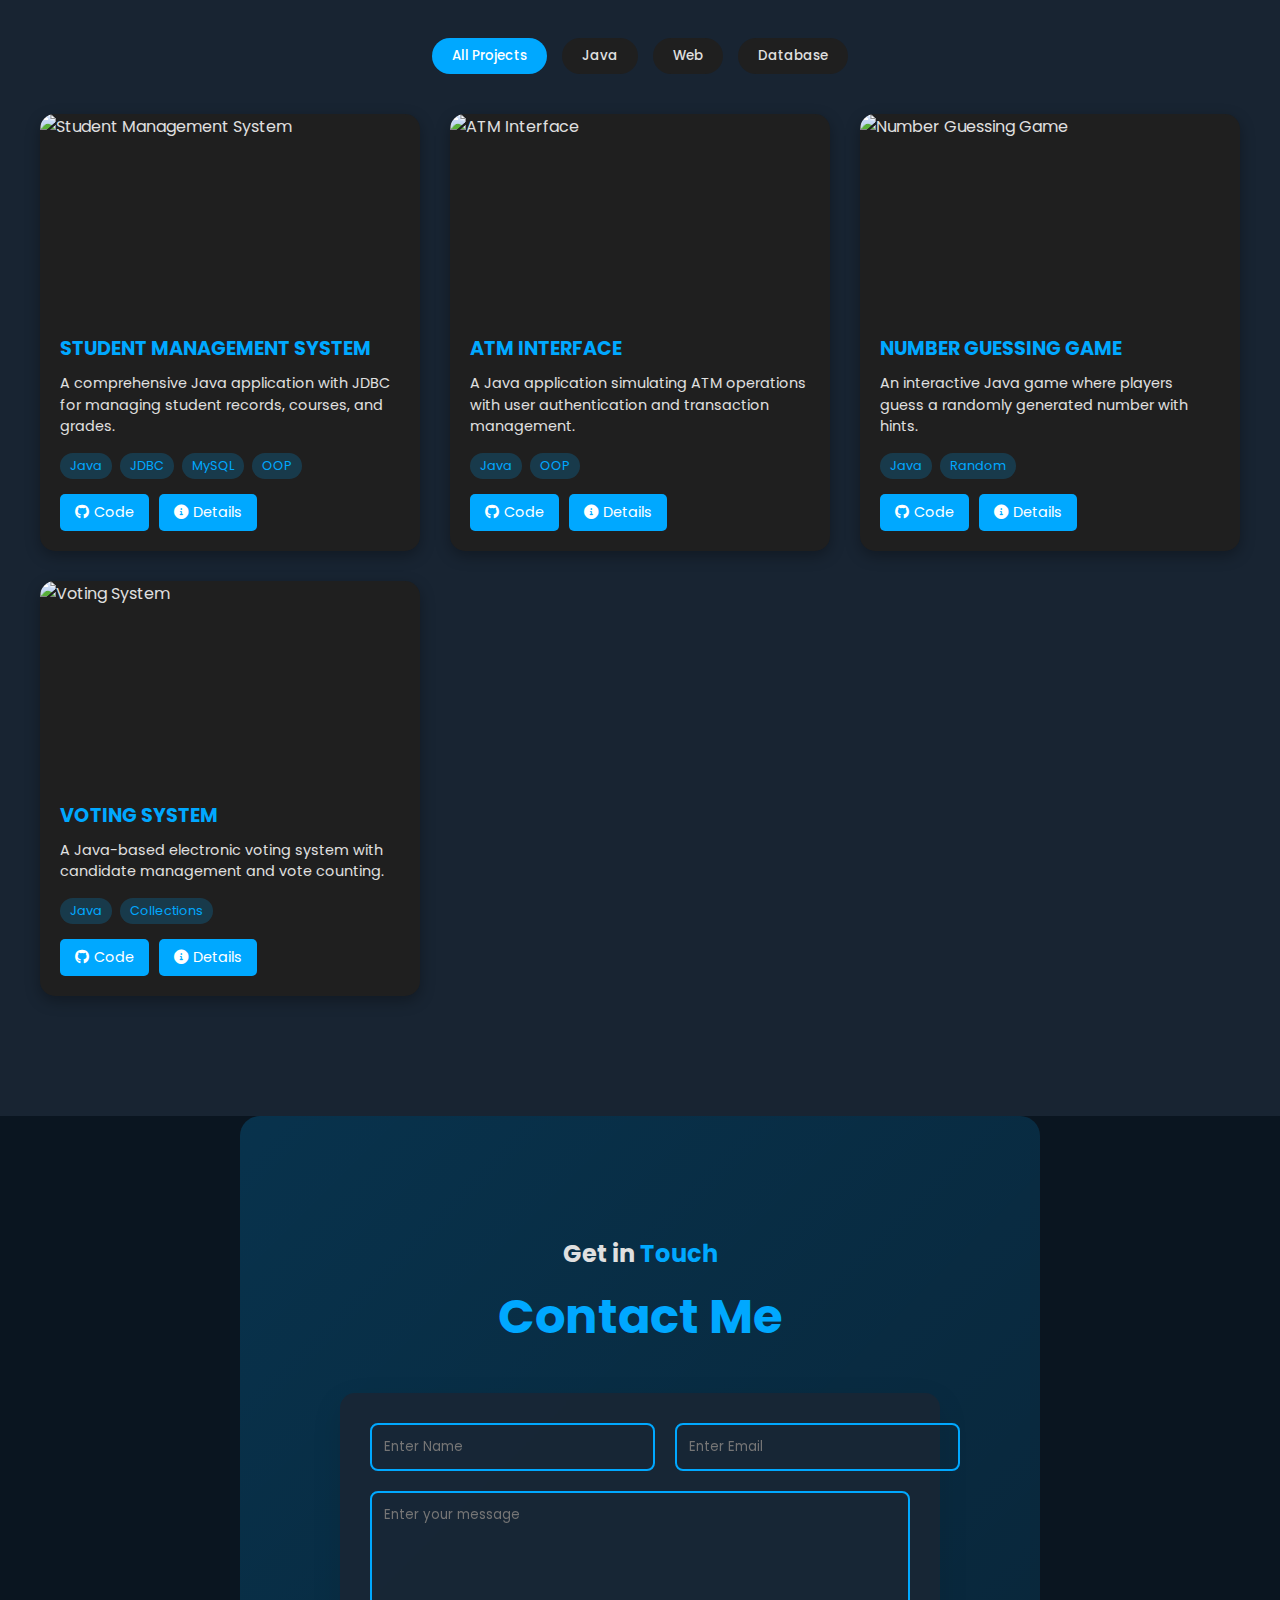
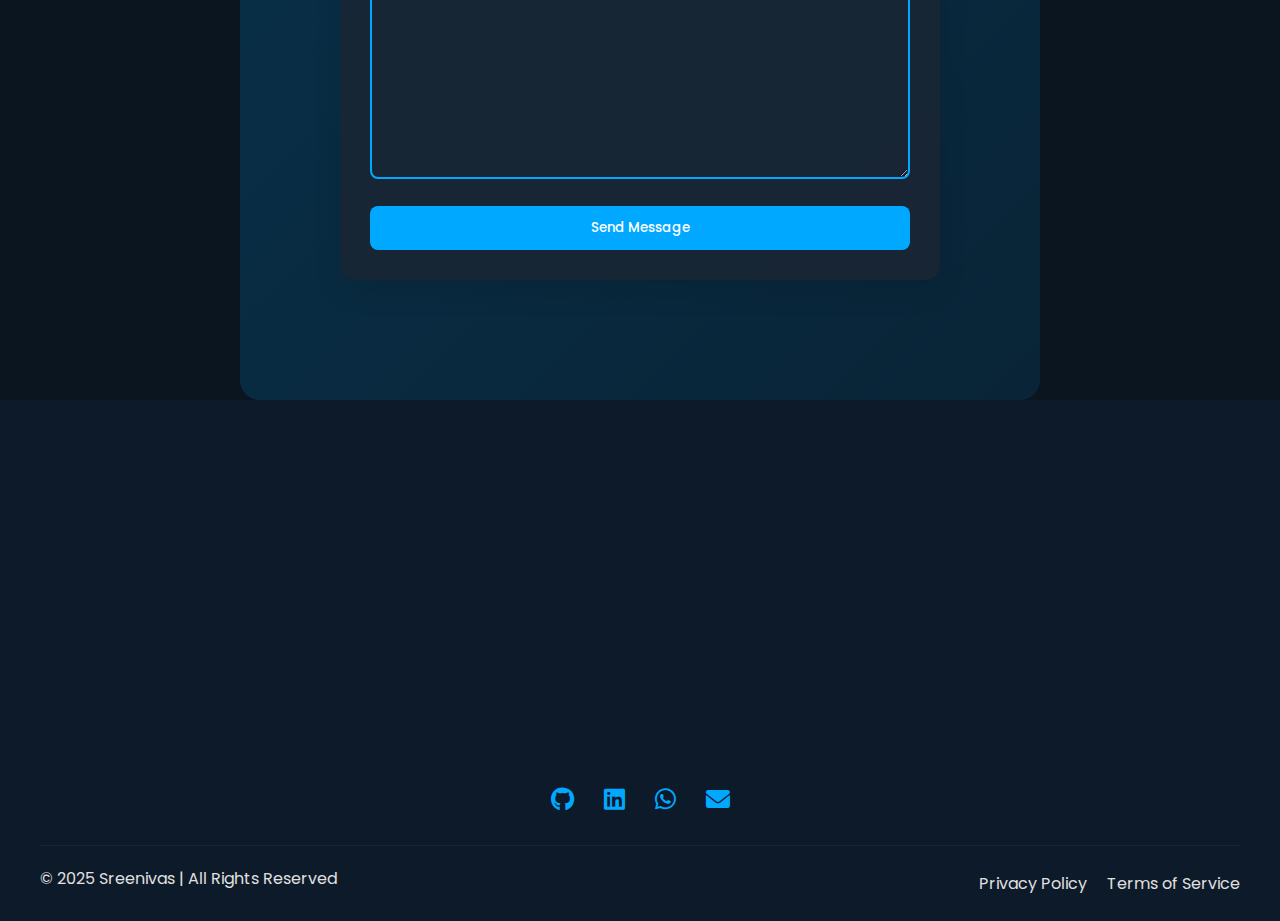
==== commit 35169d56: "Update index.html" ====
--- a/index.html
+++ b/index.html
@@ -25,7 +25,7 @@
 
     <header class="header">
       <img
-        src="https://github.com/sreenivasulun9693/portfolio/blob/main/1740666489114.jpg"
+        src="images\1740666489114.jpg"
         class="logo"
         alt="Logo"
       />
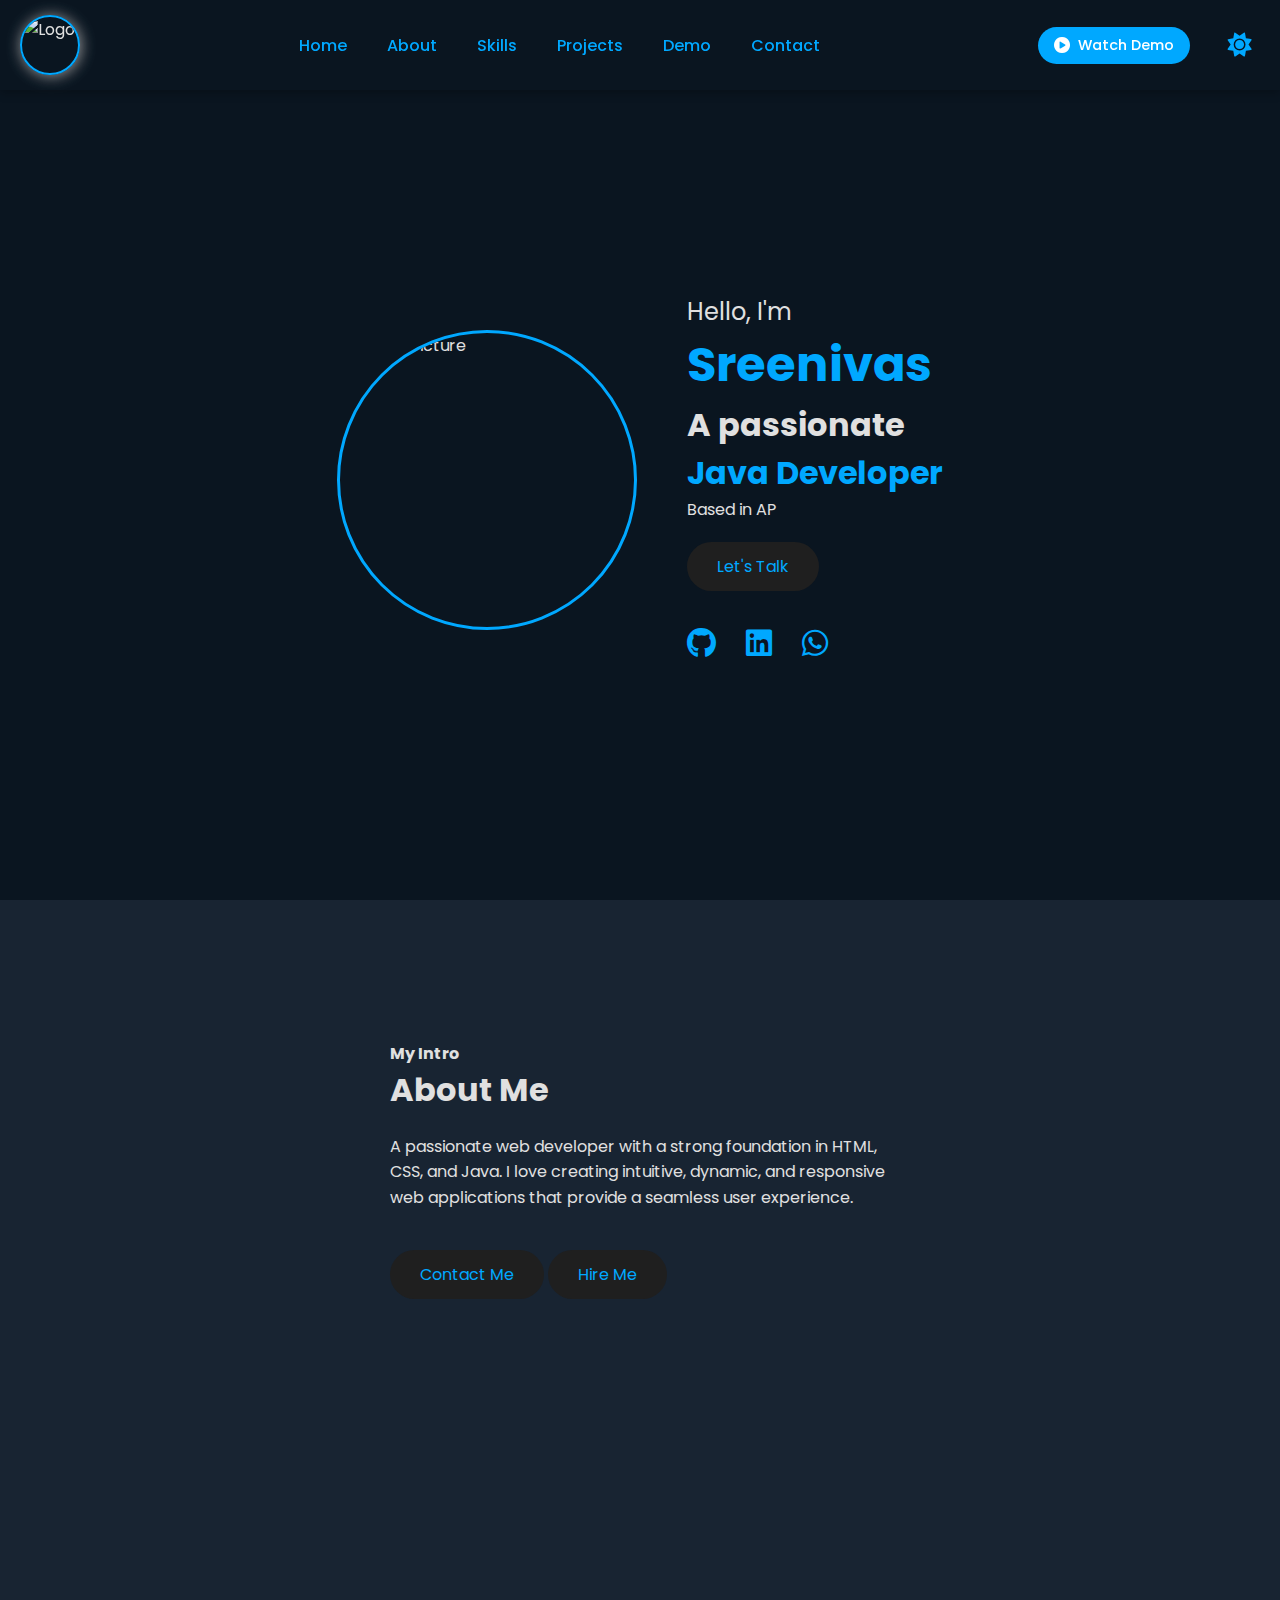
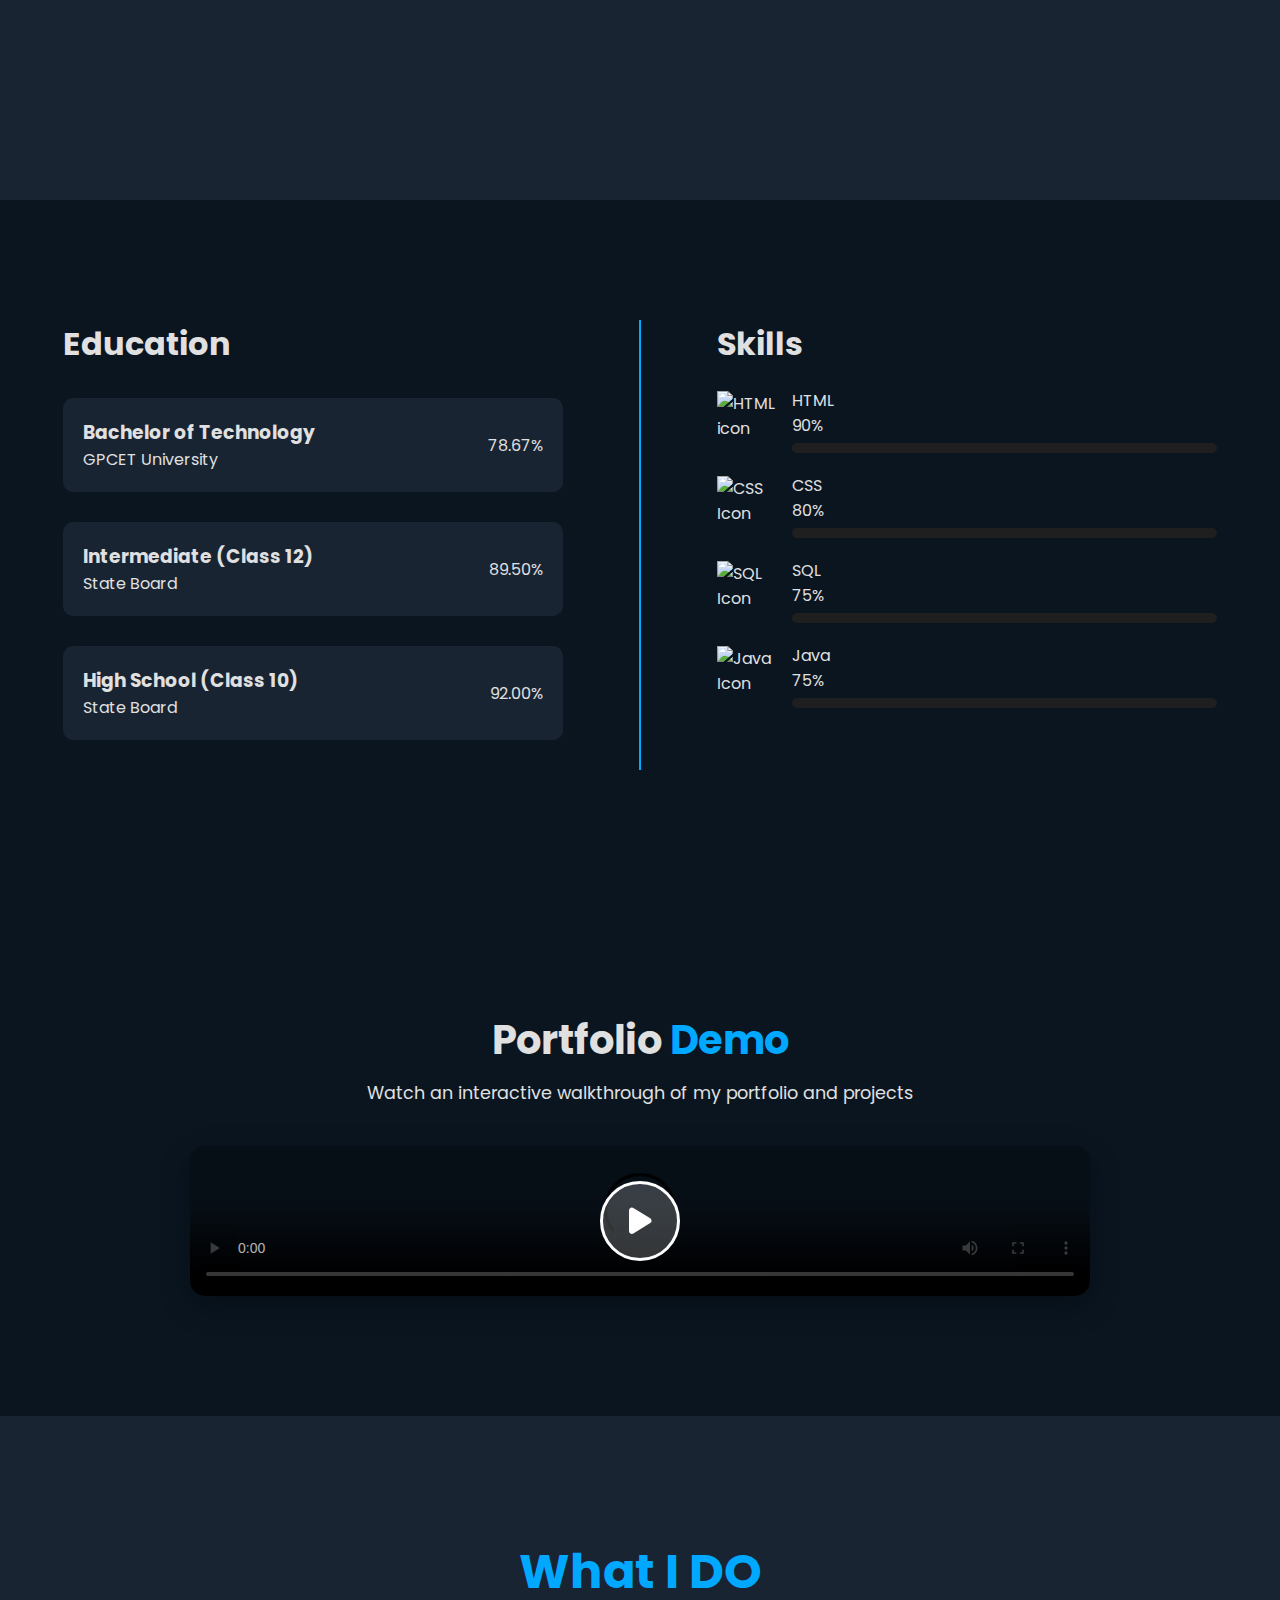
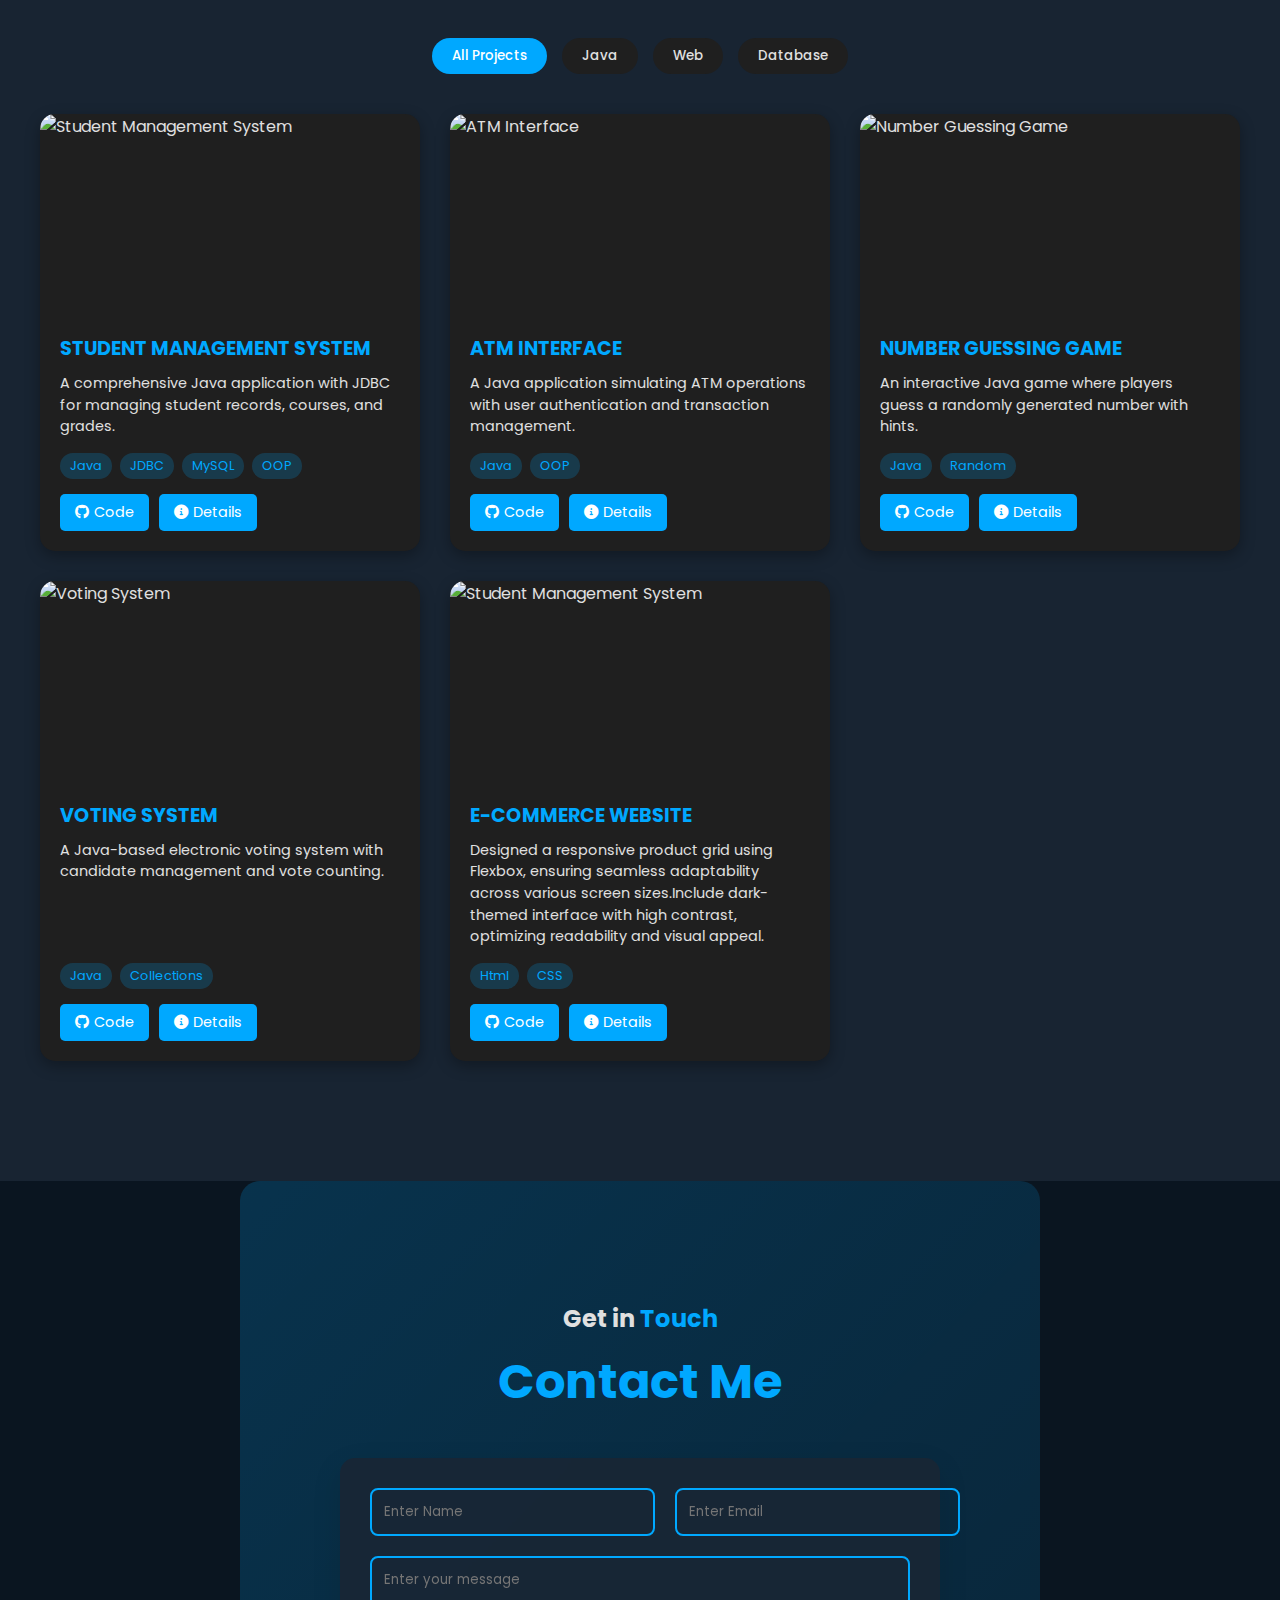
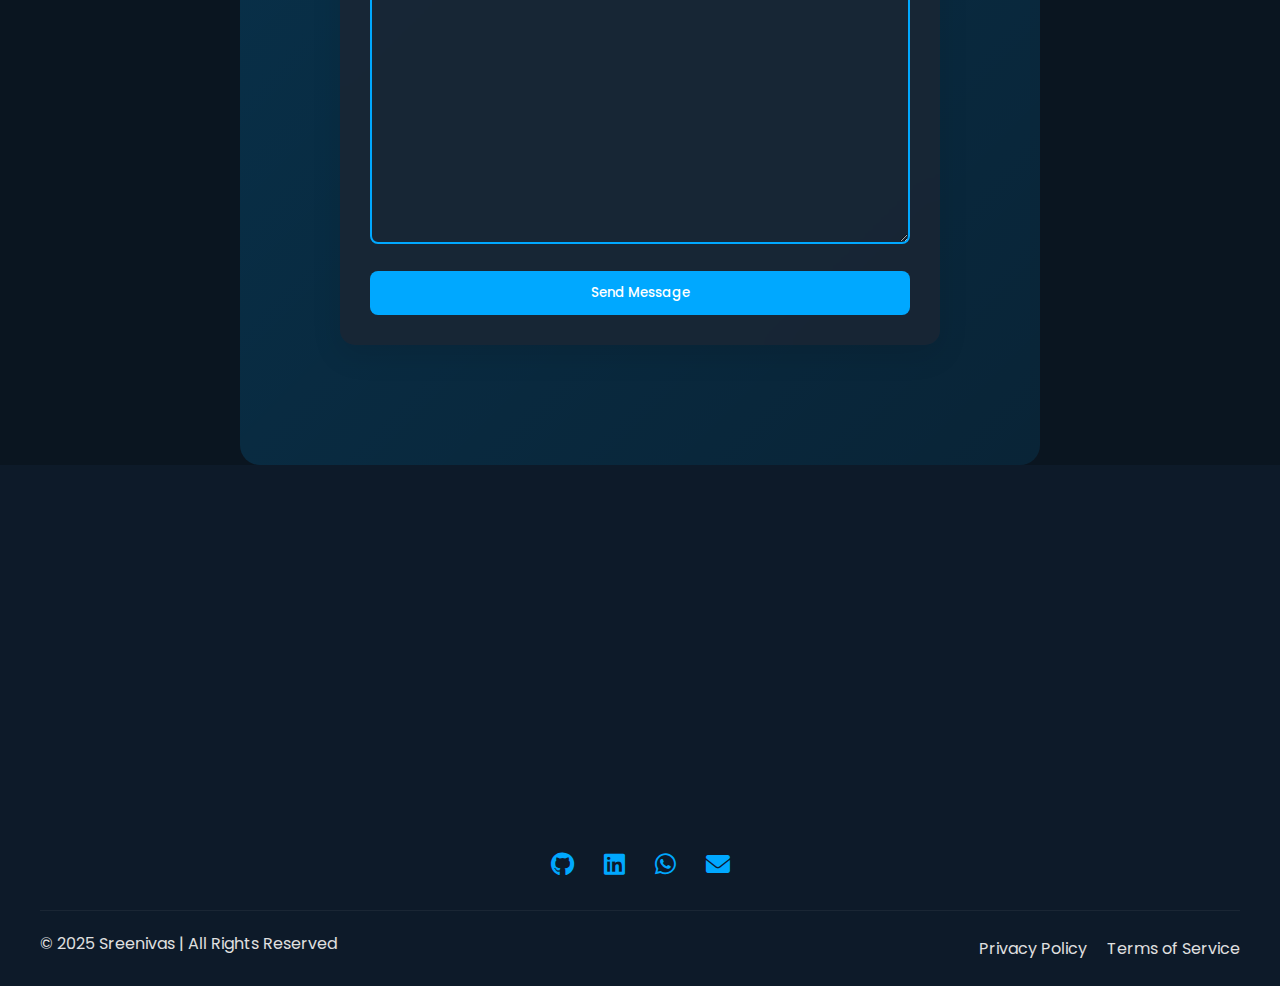
==== commit 7e7363e6: "Update index.html" ====
--- a/index.html
+++ b/index.html
@@ -25,7 +25,7 @@
 
     <header class="header">
       <img
-        src="images\1740666489114.jpg"
+        src="images\s1.jpg"
         class="logo"
         alt="Logo"
       />
@@ -114,6 +114,8 @@
       src="https://kit.fontawesome.com/a076d05399.js"
       crossorigin="anonymous"
     ></script>
+
+    
     <div id="about" class="container2">
       <div class="profile">
         <!-- Image Section -->
@@ -134,7 +136,7 @@
           </p>
           <a href="#Contact-me" class="button">Contact Me</a>
           <a
-            href="https://github.com/sreenivasulun9693/resume/blob/main/NANDYALA%20SREENIVASULU9.pdf"
+            href="https://drive.google.com/file/d/1jve8j5HUi-cQhzLlDEPXdAgEvi1V6VVE/view?usp=drive_link"
             class="button"
             >Hire Me</a
           >
@@ -368,6 +370,32 @@
             </div>
           </div>
         </div>
+        <!--E-Commerce Website-->
+        <div class="project-card" data-category="web">
+          <div class="project-content">
+            <div class="project-image">
+              <img src="images\store1.jpg" alt="Student Management System">
+            </div>
+            <div class="project-info">
+              <h3>E-COMMERCE WEBSITE</h3>
+              <p>Designed a responsive product grid using Flexbox, ensuring seamless adaptability across various screen sizes.Include dark-themed interface with high contrast, optimizing readability and visual appeal.</p>
+              <div class="project-tech">
+                <span>Html</span>
+                <span>CSS</span>
+              </div>
+              <div class="project-links">
+                <a href="https://github.com/sreenivasulun9693/my-works" target="_blank" class="project-link">
+                  <i class="fab fa-github"></i> Code
+                </a>
+                <button class="project-link details-btn" data-project="ew">
+                  <i class="fas fa-info-circle"></i> Details
+                </button>
+              </div>
+            </div>
+          </div>
+        </div>
+
+
       </div>
     </div>
     
